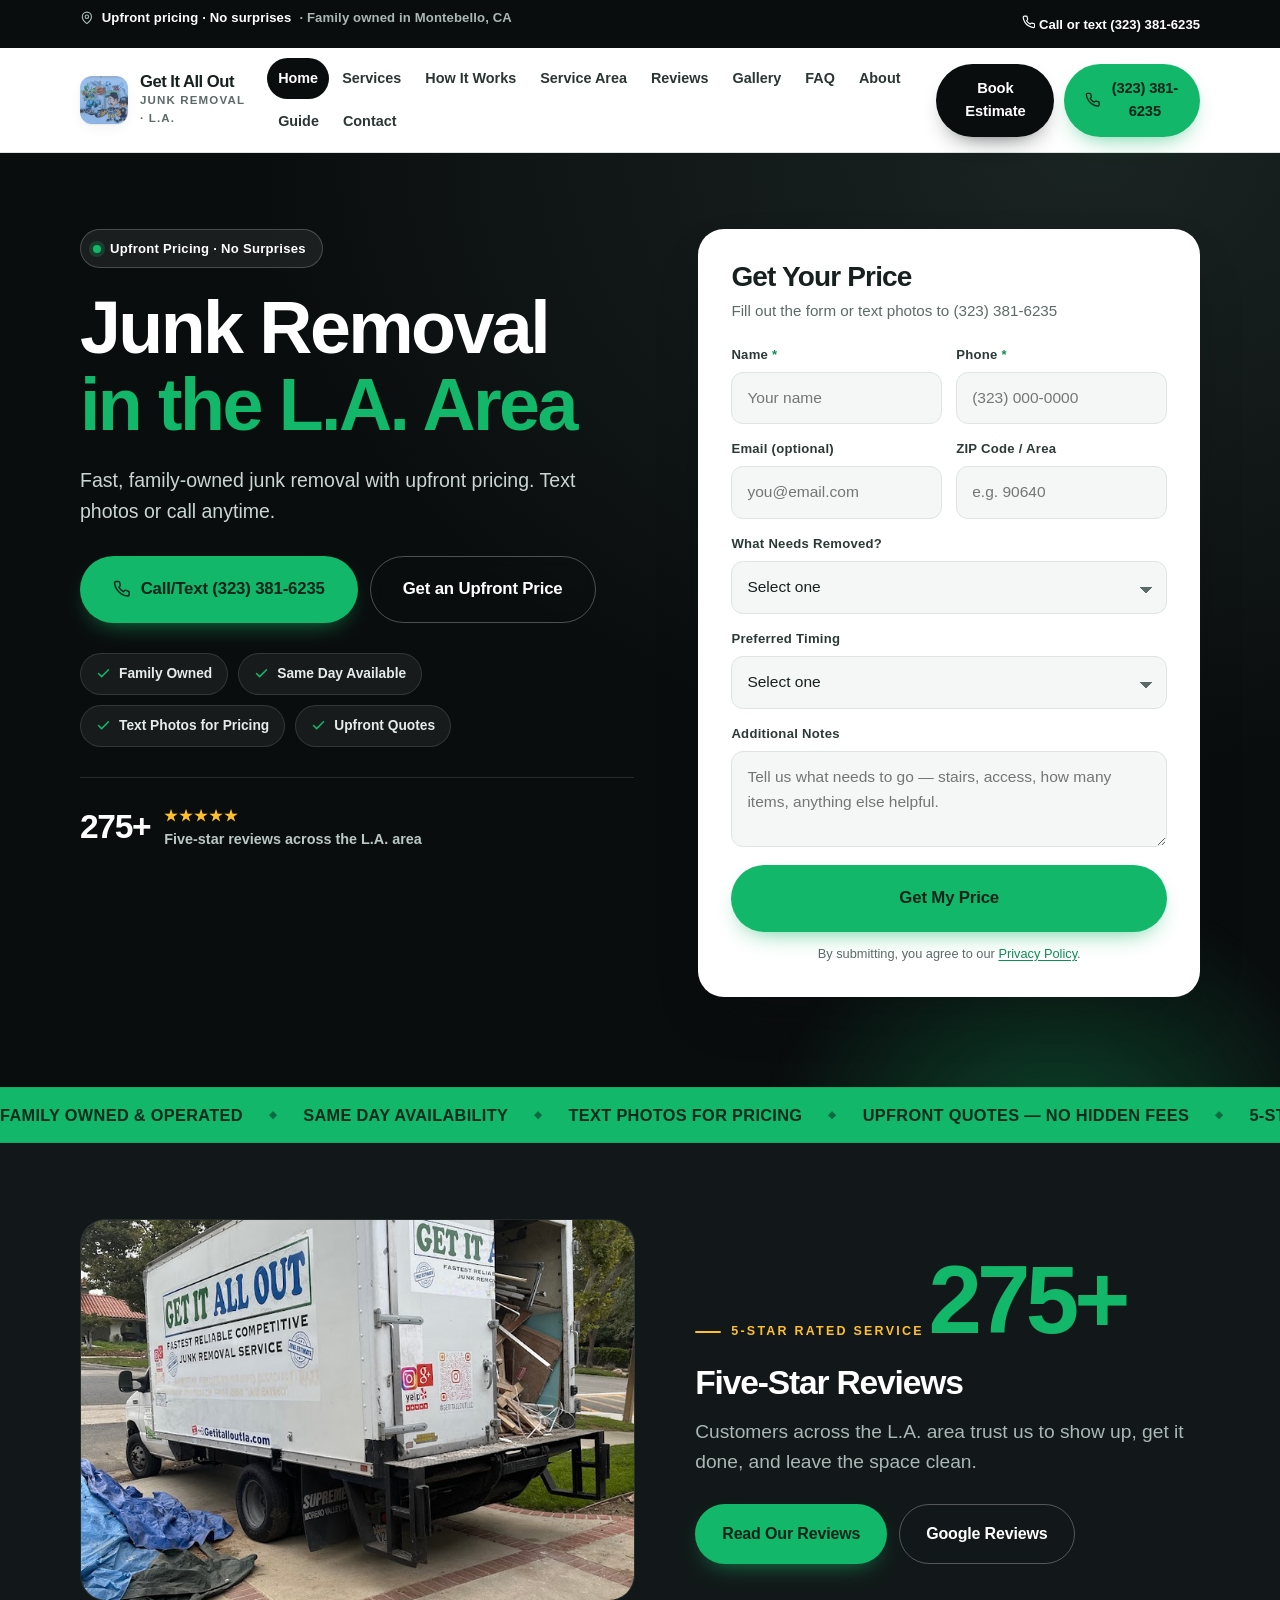
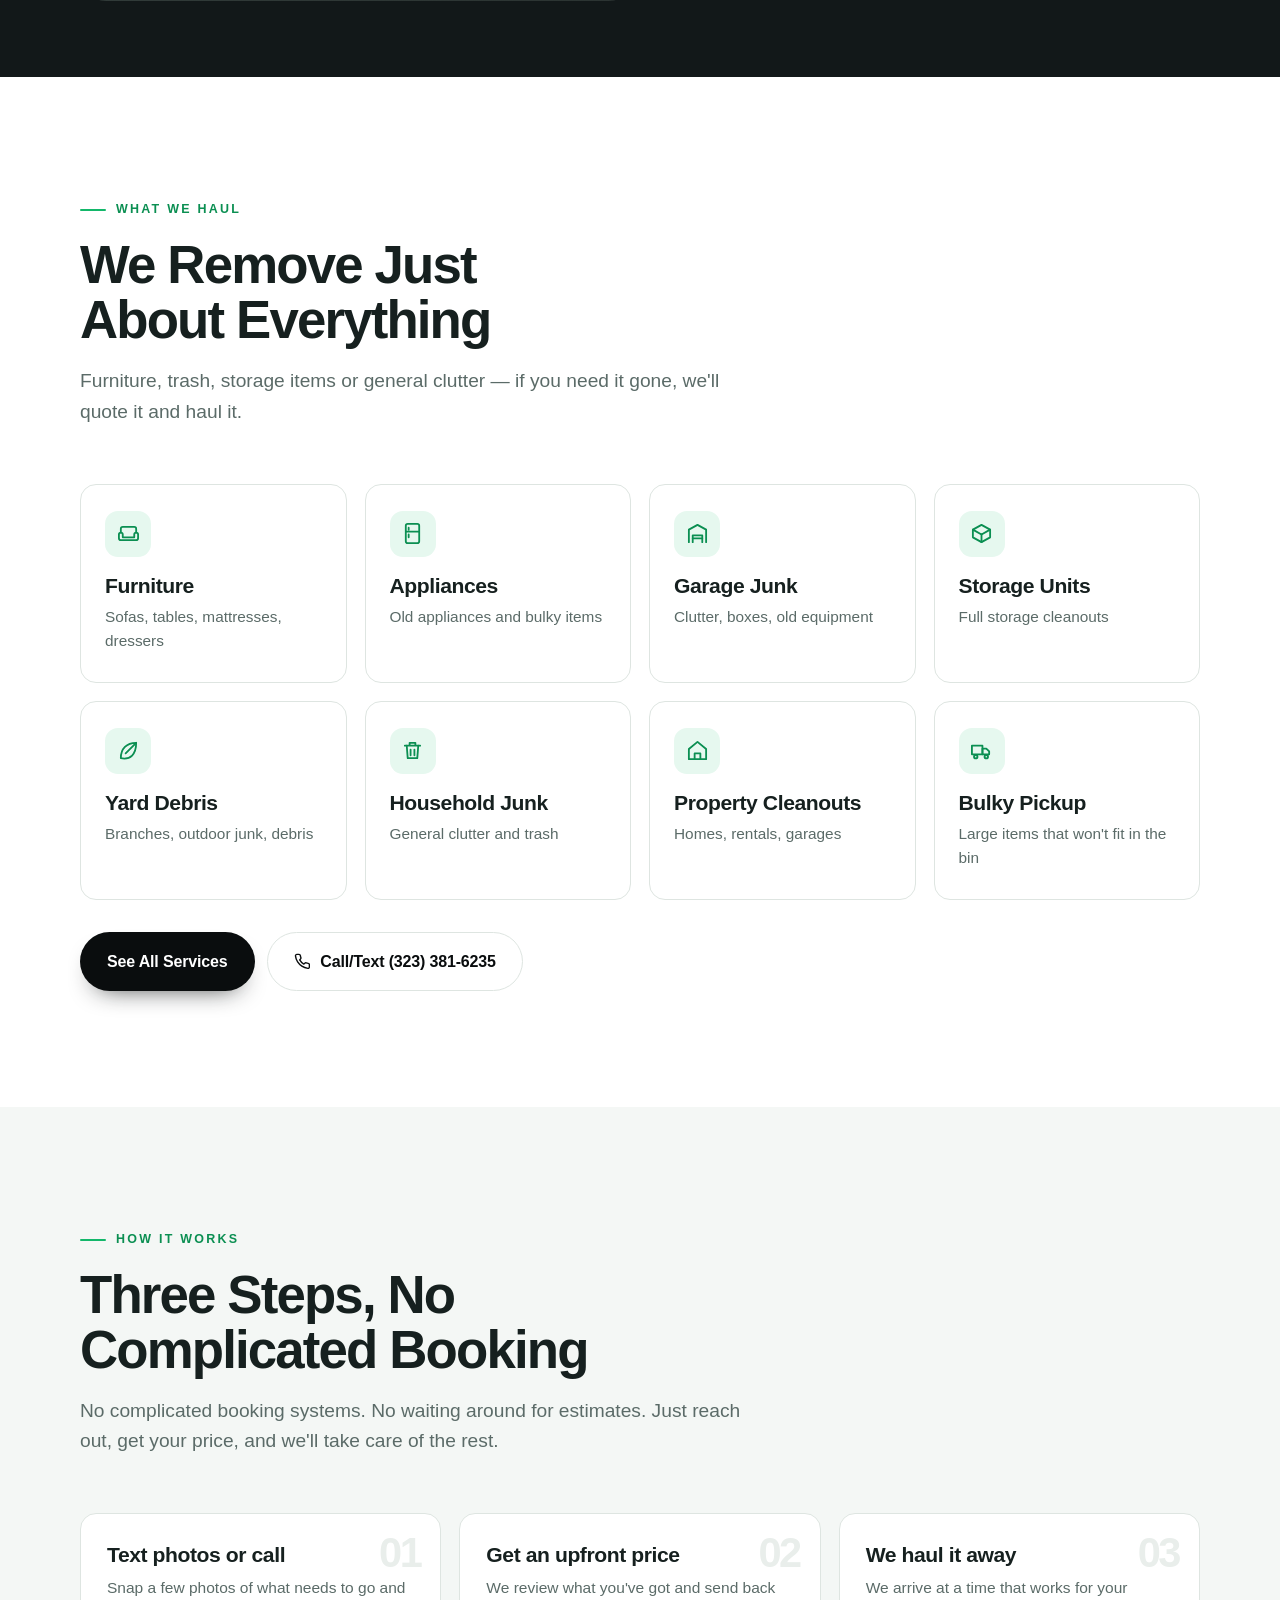
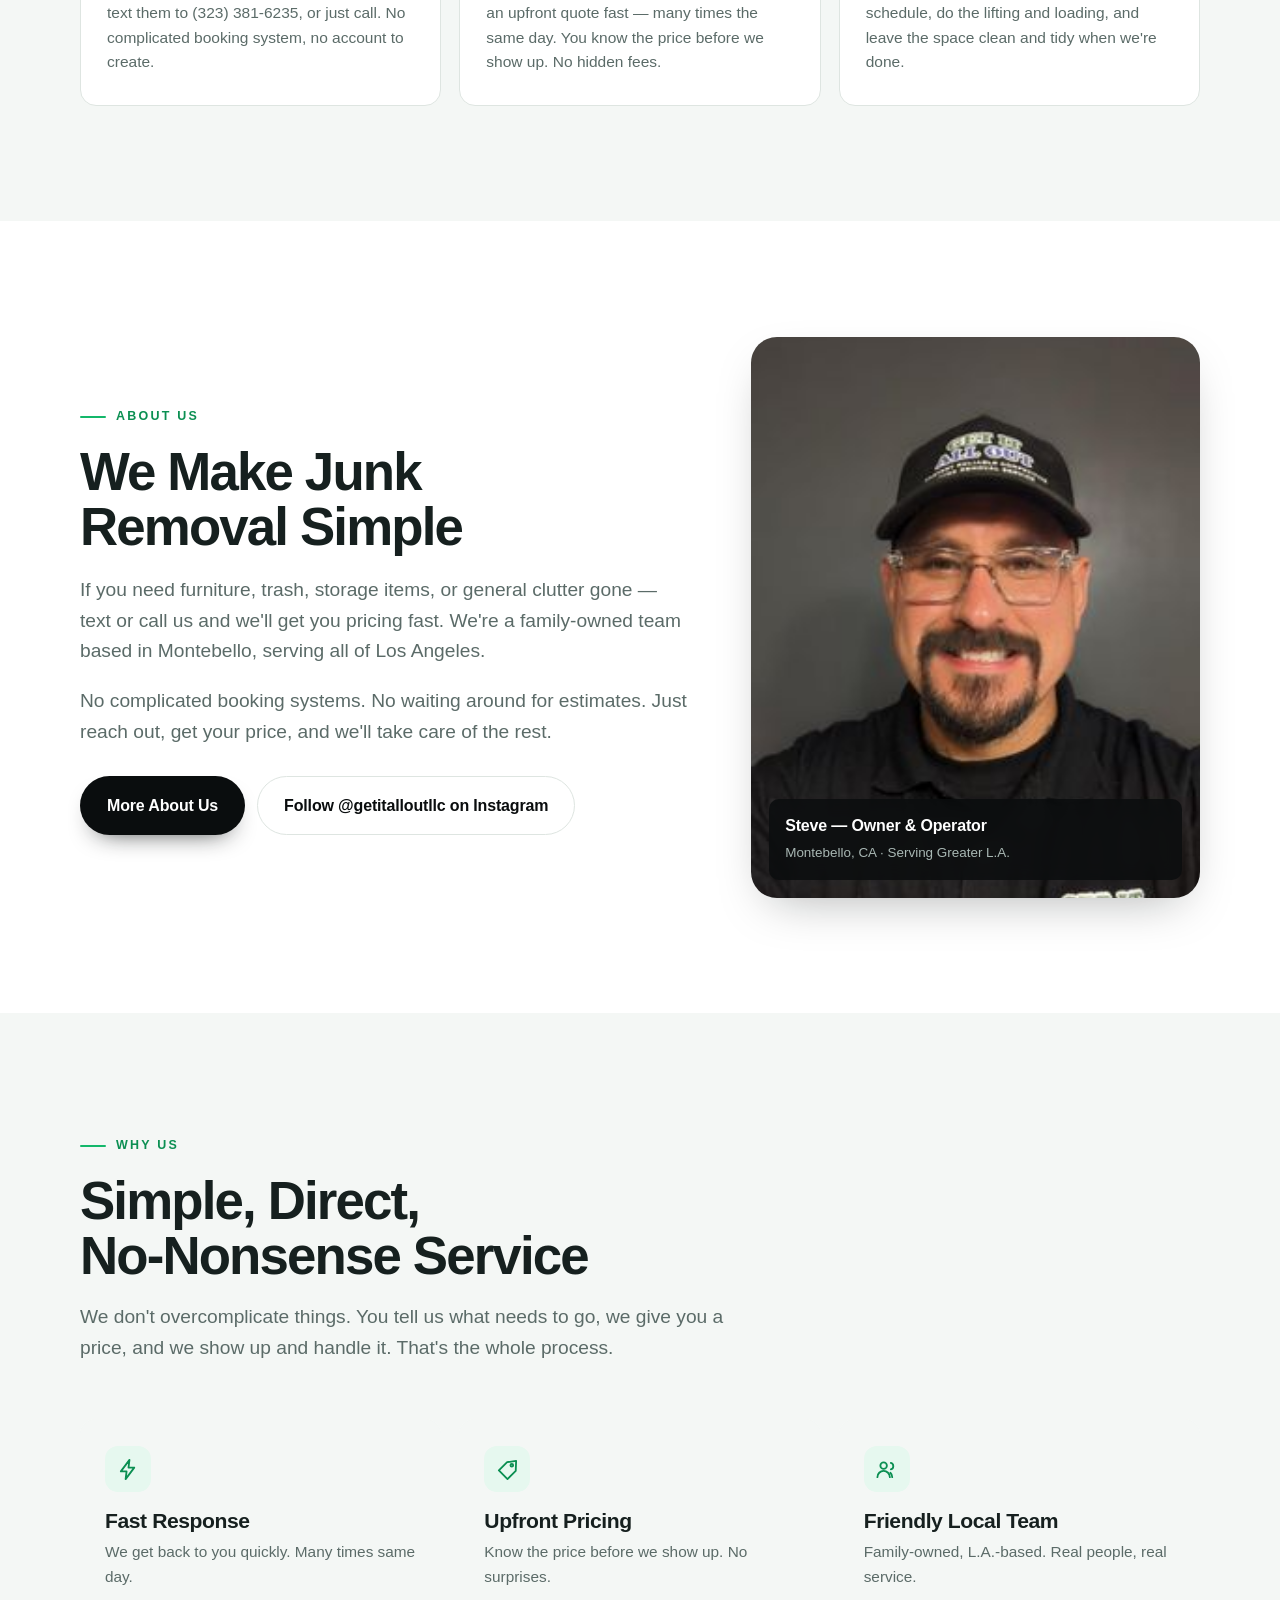
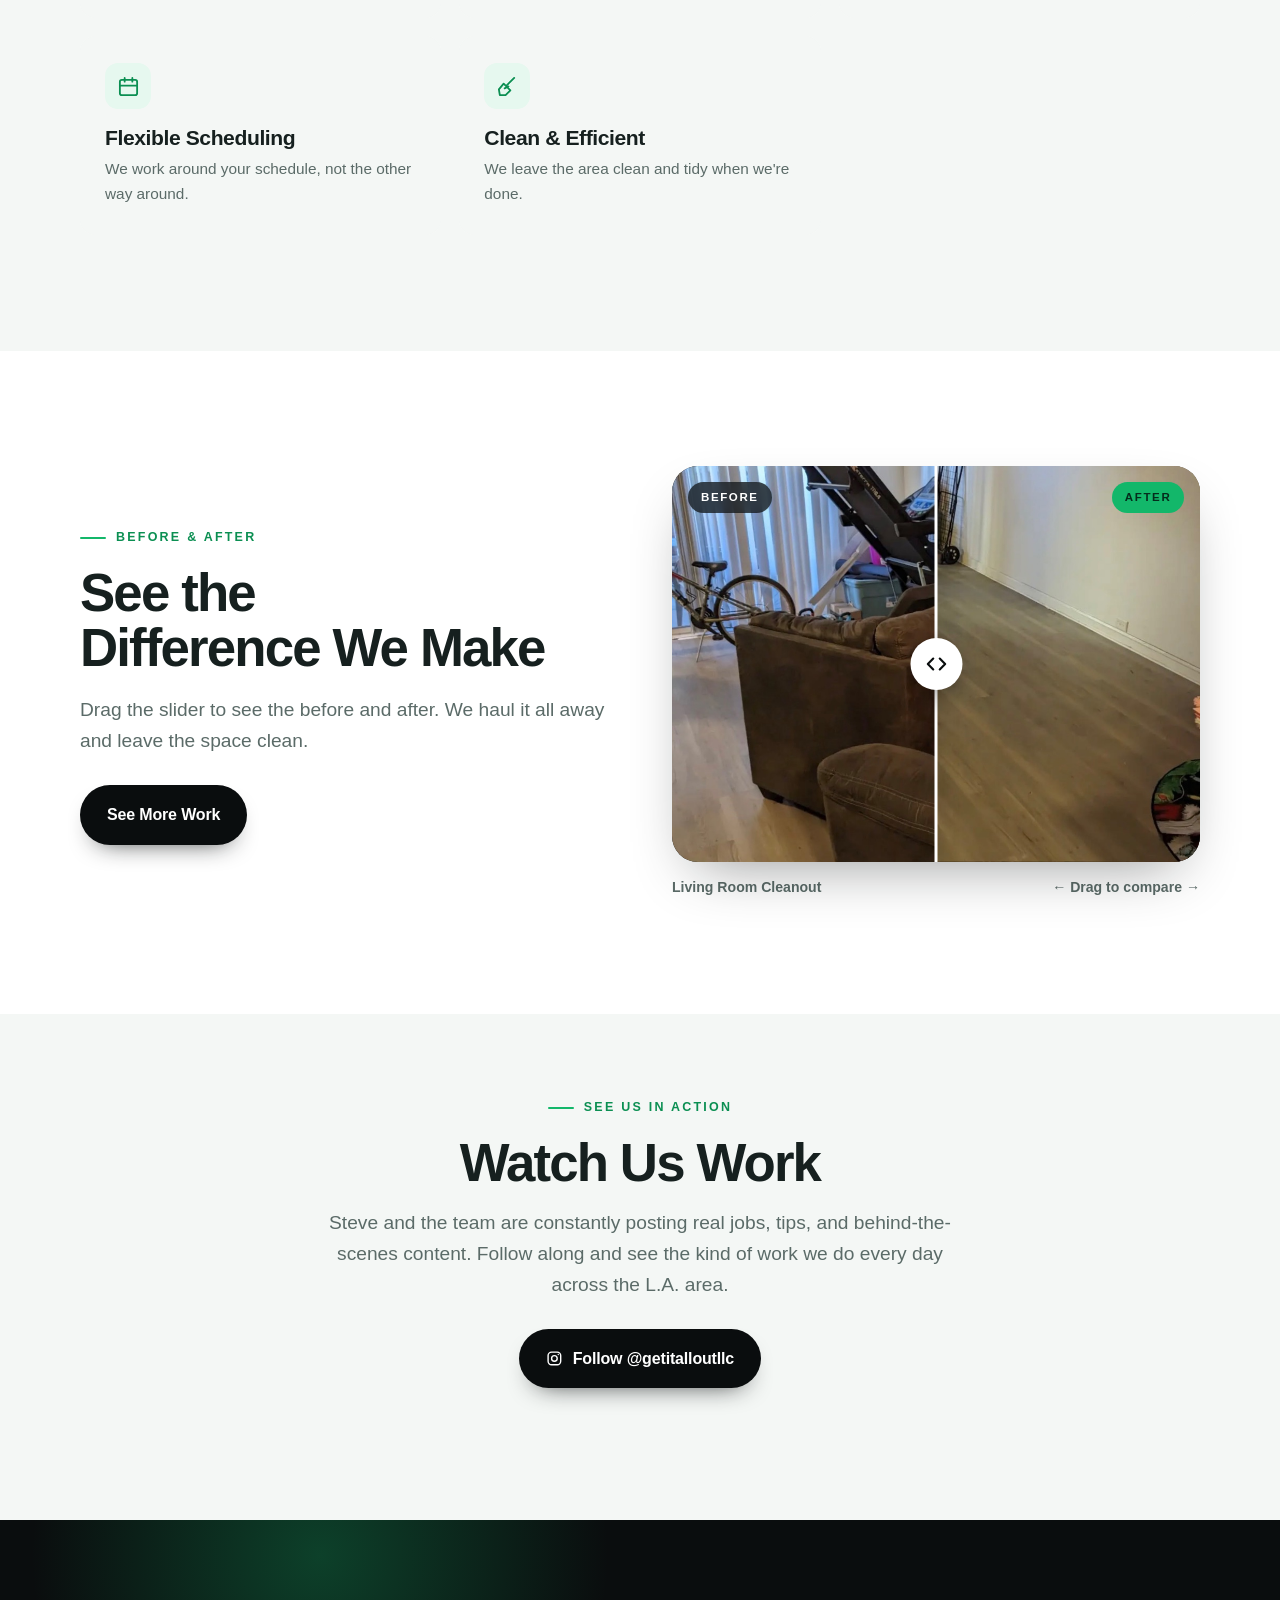
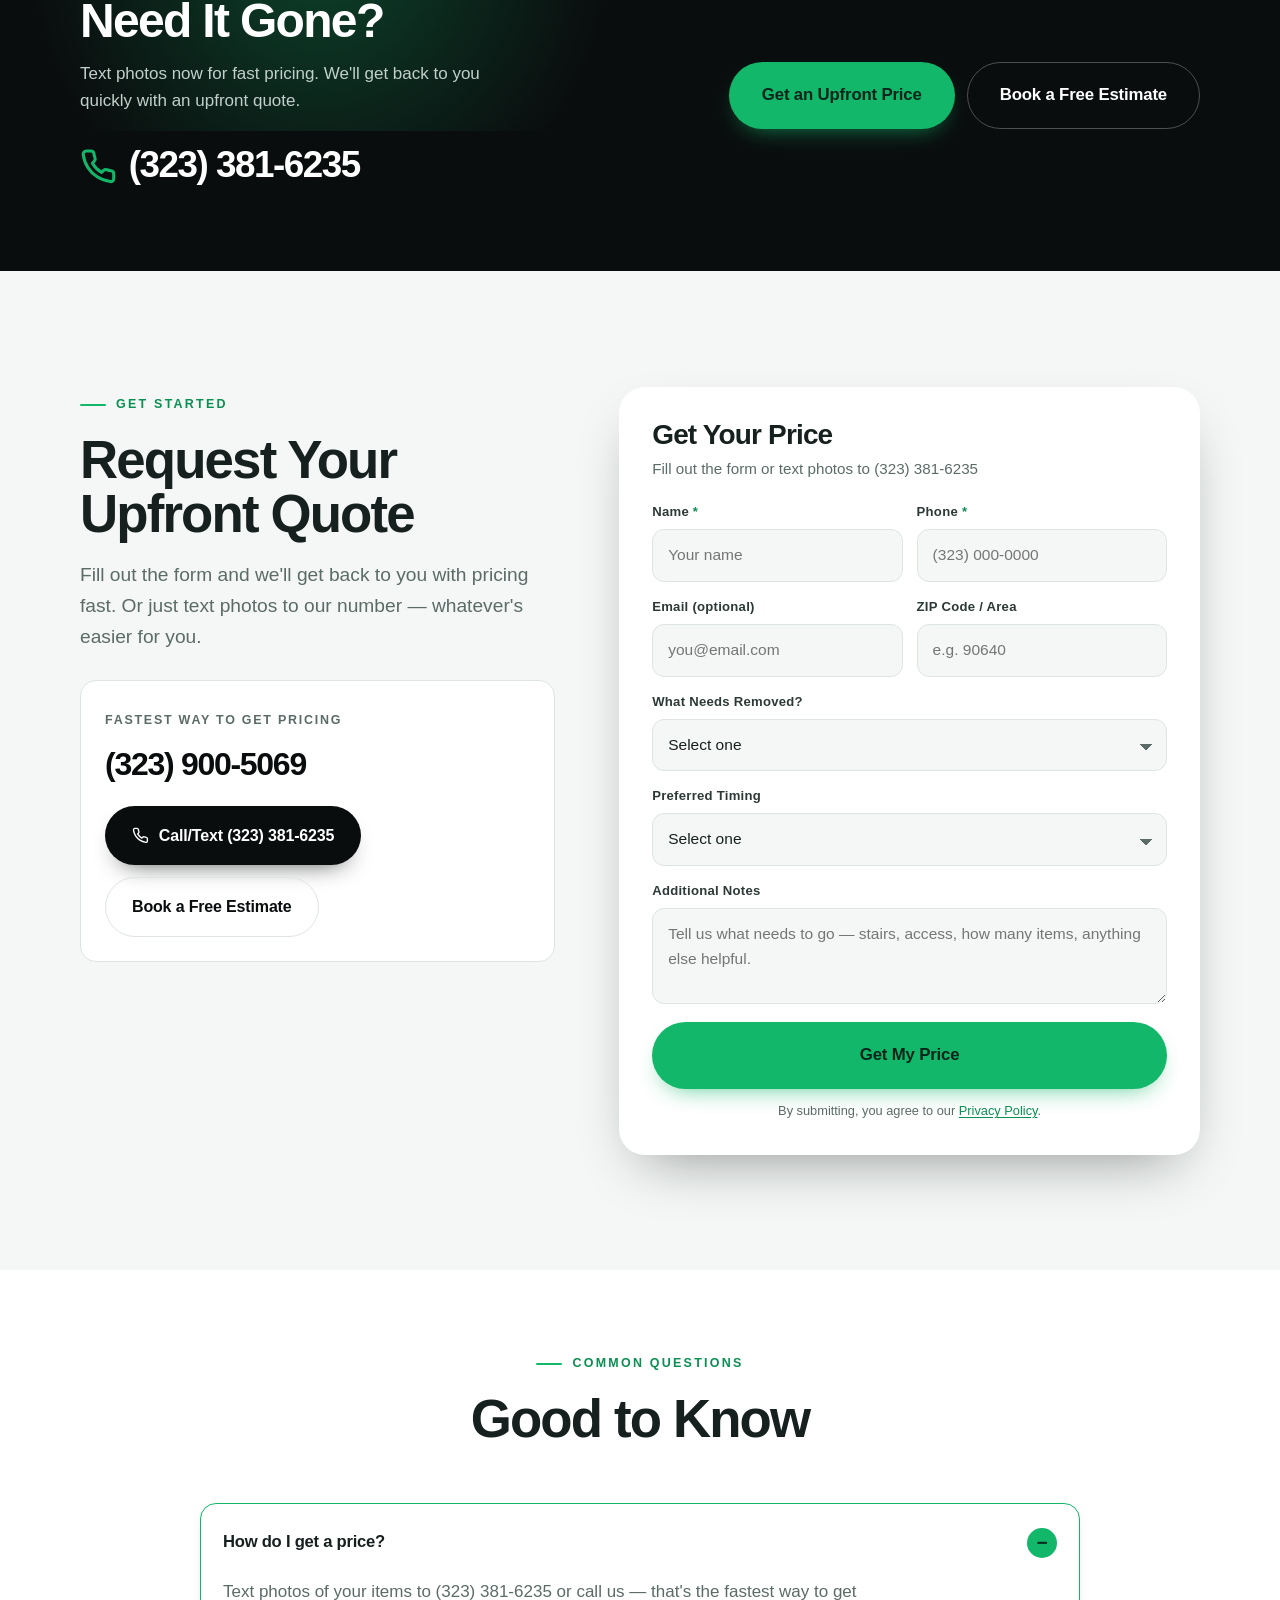
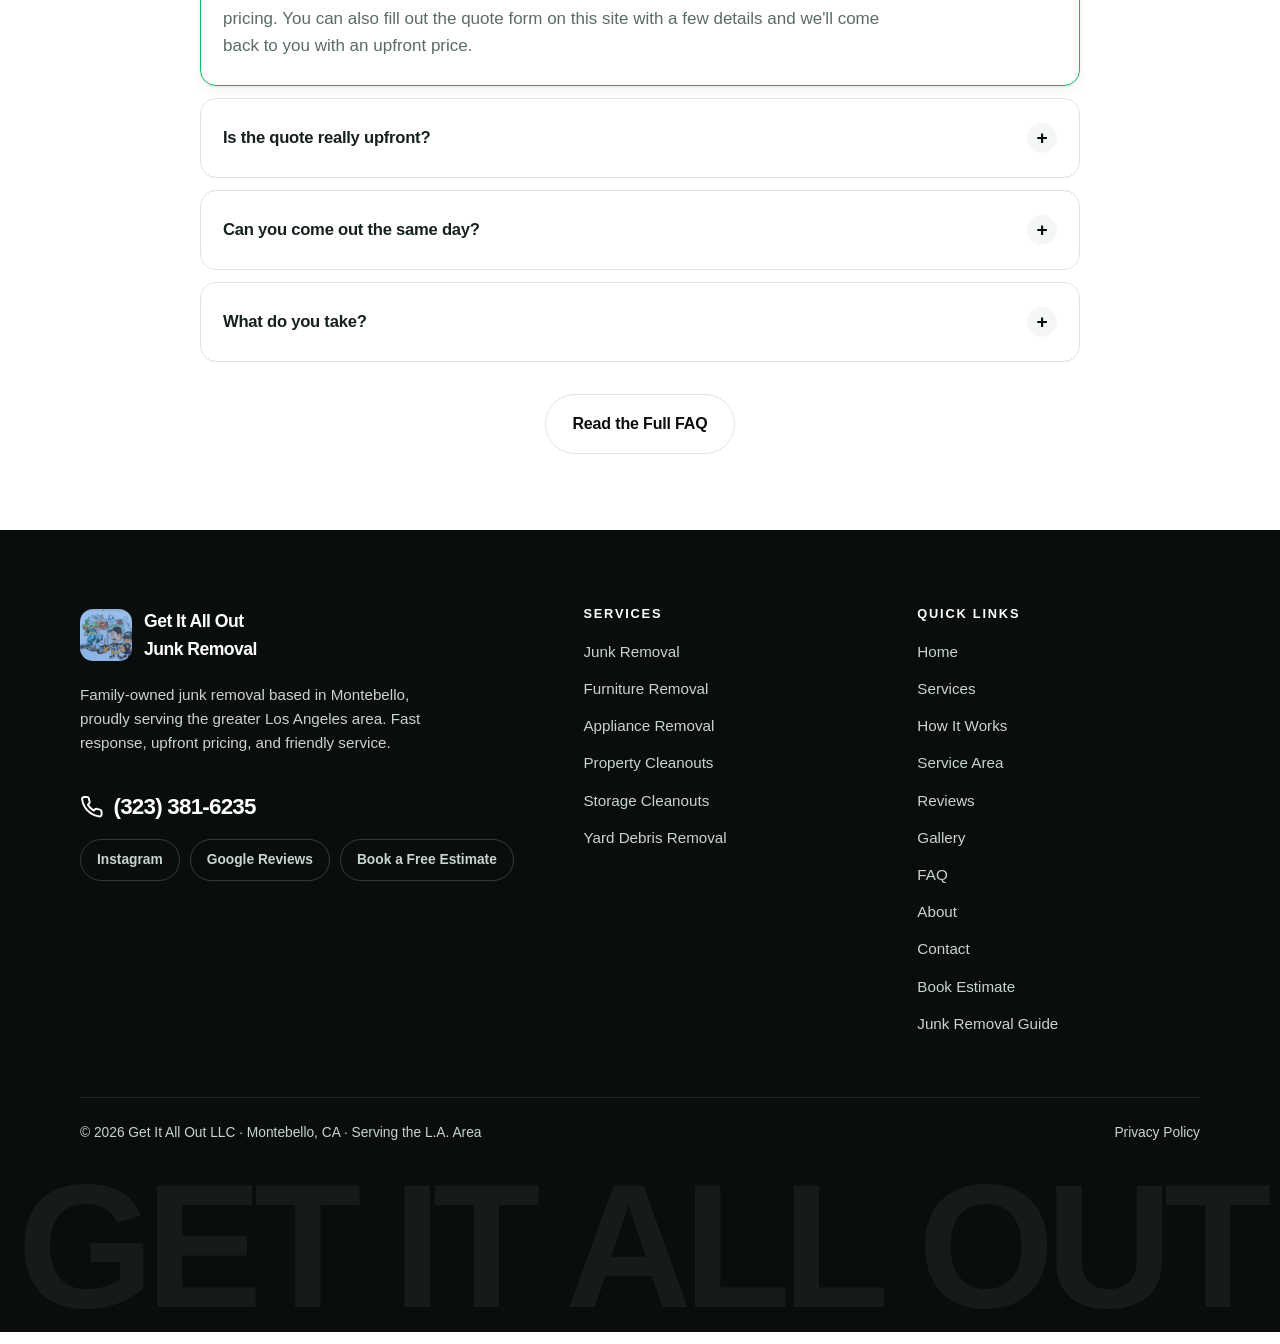
==== index.html @ 861f8043 "feat: website redesign" ====
<!DOCTYPE html>
<html lang="en">
<head>
  <meta charset="utf-8">
  <meta name="viewport" content="width=device-width, initial-scale=1">
  <title>Get It All Out Junk Removal | Junk Removal in the L.A. Area</title>
  <meta name="description" content="Fast, family-owned junk removal in the Los Angeles area with upfront pricing. Text photos or call (323) 381-6235 for a free, upfront quote. Same day availability. Based in Montebello, CA.">
  <meta name="theme-color" content="#0A0D0E">
  <meta name="author" content="Get It All Out LLC">
  <meta property="og:type" content="website">
  <meta property="og:site_name" content="Get It All Out Junk Removal">
  <meta property="og:title" content="Get It All Out Junk Removal | Junk Removal in the L.A. Area">
  <meta property="og:description" content="Fast, family-owned junk removal in the Los Angeles area with upfront pricing. Text photos or call (323) 381-6235 for a free, upfront quote. Same day availability. Based in Montebello, CA.">
  <meta property="og:image" content="/images/source/01-342e89443-fd9b103b1e5926c5d23c7da8d892de163de7a77faee67c82ac.png">
  <meta name="twitter:card" content="summary_large_image">
  <link rel="icon" href="/favicon.svg" type="image/svg+xml">
  <link rel="apple-touch-icon" href="/images/source/00-4235836e4-3867491998459488829.jpg">
  <link rel="stylesheet" href="/assets/css/styles.css">
  <script type="application/ld+json">
  {
    "@context": "https://schema.org",
    "@type": "LocalBusiness",
    "name": "Get It All Out Junk Removal",
    "description": "Fast, family-owned junk removal and property cleanout services for the greater Los Angeles area, offering upfront pricing and simple, direct booking.",
    "telephone": "+1-323-381-6235",
    "image": "/images/source/01-342e89443-fd9b103b1e5926c5d23c7da8d892de163de7a77faee67c82ac.png",
    "logo": "/images/source/00-4235836e4-3867491998459488829.jpg",
    "address": { "@type": "PostalAddress", "addressLocality": "Montebello", "addressRegion": "CA", "addressCountry": "US" },
    "areaServed": "Greater Los Angeles, CA",
    "sameAs": ["https://www.instagram.com/getitalloutllc", "https://share.google/wnN1zUw3tu8OWKQQQ"],
    "aggregateRating": { "@type": "AggregateRating", "ratingValue": "5", "reviewCount": "275" }
  }
  </script>
</head>
<body>
  <a class="sr-only" href="#main">Skip to main content</a>
  <header class="site-header">
    <div class="header-top">
      <div class="container">
        <p class="header-top__pitch"><svg class="ico" viewBox="0 0 24 24" fill="none" stroke="currentColor" stroke-width="2" stroke-linecap="round" stroke-linejoin="round" aria-hidden="true"><path d="M20 10c0 6-8 12-8 12s-8-6-8-12a8 8 0 0 1 16 0Z"/><circle cx="12" cy="10" r="3"/></svg> <strong>Upfront pricing · No surprises</strong> · Family owned in Montebello, CA</p>
        <div class="header-top__links">
          <a href="tel:3233816235"><svg class="ico" viewBox="0 0 24 24" fill="none" stroke="currentColor" stroke-width="2" stroke-linecap="round" stroke-linejoin="round" aria-hidden="true"><path d="M22 16.9v3a2 2 0 0 1-2.2 2 19.8 19.8 0 0 1-8.6-3.1 19.5 19.5 0 0 1-6-6A19.8 19.8 0 0 1 2.1 4.2A2 2 0 0 1 4.1 2h3a2 2 0 0 1 2 1.7 12.8 12.8 0 0 0 .7 2.8 2 2 0 0 1-.5 2.1L8.1 9.9a16 16 0 0 0 6 6l1.3-1.3a2 2 0 0 1 2.1-.4 12.8 12.8 0 0 0 2.8.7 2 2 0 0 1 1.7 2Z"/></svg> Call or text (323) 381-6235</a>
        </div>
      </div>
    </div>
    <div class="container header-bar">
      <a class="brand" href="/">
        <img src="/images/source/00-4235836e4-3867491998459488829.jpg" alt="Get It All Out Junk Removal logo" width="48" height="48">
        <span>
          <span class="brand__name">Get It All Out</span>
          <span class="brand__sub">Junk Removal · L.A.</span>
        </span>
      </a>
      <nav class="nav" id="site-nav" aria-label="Main navigation">
        <button class="nav-close" type="button" aria-label="Close navigation">&times;</button>
          <a href="/" aria-current="page">Home</a>
          <a href="/Services/">Services</a>
          <a href="/HowItWorks/">How It Works</a>
          <a href="/ServiceArea/">Service Area</a>
          <a href="/Reviews/">Reviews</a>
          <a href="/Gallery/">Gallery</a>
          <a href="/FAQ/">FAQ</a>
          <a href="/About/">About</a>
          <a href="/JunkRemovalGuide/">Guide</a>
          <a href="/Contact/">Contact</a>
        <div class="nav__cta">
          <a class="btn btn--dark" href="/Booking/">Book a Free Estimate</a>
          <a class="btn" href="tel:3233816235"><svg class="ico" viewBox="0 0 24 24" fill="none" stroke="currentColor" stroke-width="2" stroke-linecap="round" stroke-linejoin="round" aria-hidden="true"><path d="M22 16.9v3a2 2 0 0 1-2.2 2 19.8 19.8 0 0 1-8.6-3.1 19.5 19.5 0 0 1-6-6A19.8 19.8 0 0 1 2.1 4.2A2 2 0 0 1 4.1 2h3a2 2 0 0 1 2 1.7 12.8 12.8 0 0 0 .7 2.8 2 2 0 0 1-.5 2.1L8.1 9.9a16 16 0 0 0 6 6l1.3-1.3a2 2 0 0 1 2.1-.4 12.8 12.8 0 0 0 2.8.7 2 2 0 0 1 1.7 2Z"/></svg> Call/Text (323) 381-6235</a>
        </div>
      </nav>
      <div class="nav-backdrop"></div>
      <div class="header-cta">
        <a class="btn btn--dark" href="/Booking/">Book Estimate</a>
        <a class="btn" href="tel:3233816235"><svg class="ico" viewBox="0 0 24 24" fill="none" stroke="currentColor" stroke-width="2" stroke-linecap="round" stroke-linejoin="round" aria-hidden="true"><path d="M22 16.9v3a2 2 0 0 1-2.2 2 19.8 19.8 0 0 1-8.6-3.1 19.5 19.5 0 0 1-6-6A19.8 19.8 0 0 1 2.1 4.2A2 2 0 0 1 4.1 2h3a2 2 0 0 1 2 1.7 12.8 12.8 0 0 0 .7 2.8 2 2 0 0 1-.5 2.1L8.1 9.9a16 16 0 0 0 6 6l1.3-1.3a2 2 0 0 1 2.1-.4 12.8 12.8 0 0 0 2.8.7 2 2 0 0 1 1.7 2Z"/></svg> (323) 381-6235</a>
        <button class="nav-toggle" type="button" aria-expanded="false" aria-controls="site-nav">
          <span></span> Menu
        </button>
      </div>
    </div>
  </header>

  <main id="main">
    <section class="hero">
      <div class="container hero__grid">
        <div>
          <span class="pill"><span class="pill__dot"></span> Upfront Pricing · No Surprises</span>
          <h1>Junk Removal<br><span class="line-2">in the L.A. Area</span></h1>
          <p class="hero__sub">Fast, family-owned junk removal with upfront pricing. Text photos or call anytime.</p>
          <div class="btn-row">
            <a class="btn btn--lg" href="tel:3233816235"><svg class="ico" viewBox="0 0 24 24" fill="none" stroke="currentColor" stroke-width="2" stroke-linecap="round" stroke-linejoin="round" aria-hidden="true"><path d="M22 16.9v3a2 2 0 0 1-2.2 2 19.8 19.8 0 0 1-8.6-3.1 19.5 19.5 0 0 1-6-6A19.8 19.8 0 0 1 2.1 4.2A2 2 0 0 1 4.1 2h3a2 2 0 0 1 2 1.7 12.8 12.8 0 0 0 .7 2.8 2 2 0 0 1-.5 2.1L8.1 9.9a16 16 0 0 0 6 6l1.3-1.3a2 2 0 0 1 2.1-.4 12.8 12.8 0 0 0 2.8.7 2 2 0 0 1 1.7 2Z"/></svg> Call/Text (323) 381-6235</a>
            <a class="btn btn--ghost btn--lg" href="#quote">Get an Upfront Price</a>
          </div>
          <ul class="hero__chips">
            <li><svg width="15" height="15" viewBox="0 0 24 24" fill="none" stroke="currentColor" stroke-width="2.4" stroke-linecap="round" stroke-linejoin="round" aria-hidden="true"><path d="M20 6 9 17l-5-5"/></svg> Family Owned</li>
            <li><svg width="15" height="15" viewBox="0 0 24 24" fill="none" stroke="currentColor" stroke-width="2.4" stroke-linecap="round" stroke-linejoin="round" aria-hidden="true"><path d="M20 6 9 17l-5-5"/></svg> Same Day Available</li>
            <li><svg width="15" height="15" viewBox="0 0 24 24" fill="none" stroke="currentColor" stroke-width="2.4" stroke-linecap="round" stroke-linejoin="round" aria-hidden="true"><path d="M20 6 9 17l-5-5"/></svg> Text Photos for Pricing</li>
            <li><svg width="15" height="15" viewBox="0 0 24 24" fill="none" stroke="currentColor" stroke-width="2.4" stroke-linecap="round" stroke-linejoin="round" aria-hidden="true"><path d="M20 6 9 17l-5-5"/></svg> Upfront Quotes</li>
          </ul>
          <div class="hero__trust">
            <span class="hero__trust-num">275+</span>
            <span class="hero__trust-txt"><span class="stars">&#9733;&#9733;&#9733;&#9733;&#9733;</span><br>Five-star reviews across the L.A. area</span>
          </div>
        </div>
        <div class="hero__form-wrap">
          <div class="form-card">
        <div class="form-card__head">
          <h2>Get Your Price</h2>
          <p>Fill out the form or text photos to (323) 381-6235</p>
        </div>
        <div class="form-body">
          <form method="POST" action="https://vision.leadrai.com/api/forms/5715522718ffaf05262fbb32a637762d" data-leadr>
            <input type="hidden" name="_form" value="Quote request">
            <input type="hidden" name="_page" value="">
            <input type="text" name="_gotcha" tabindex="-1" autocomplete="off" style="display:none">
            <div class="form-grid">
            <div class="field">
              <label for="f-hero-name">Name <span class="req">*</span></label>
              <input type="text" id="f-hero-name" name="name" required autocomplete="name" placeholder="Your name">
            </div>
            <div class="field">
              <label for="f-hero-phone">Phone <span class="req">*</span></label>
              <input type="tel" id="f-hero-phone" name="phone" required autocomplete="tel" placeholder="(323) 000-0000">
            </div>
            <div class="field">
              <label for="f-hero-email">Email (optional)</label>
              <input type="email" id="f-hero-email" name="email" autocomplete="email" placeholder="you@email.com">
            </div>
            <div class="field">
              <label for="f-hero-zip-code-or-area">ZIP Code / Area</label>
              <input type="text" id="f-hero-zip-code-or-area" name="ZIP code or area" placeholder="e.g. 90640">
            </div>
            <div class="field field--full">
              <label for="f-hero-what-needs-removed">What Needs Removed?</label>
              <select id="f-hero-what-needs-removed" name="What needs removed">
                <option value="">Select one</option>
                <option value="Furniture removal">Furniture removal</option>
                <option value="Appliance removal">Appliance removal</option>
                <option value="Garage junk">Garage junk</option>
                <option value="Storage unit cleanout">Storage unit cleanout</option>
                <option value="Yard debris">Yard debris</option>
                <option value="Household junk">Household junk</option>
                <option value="Property cleanout">Property cleanout</option>
                <option value="Bulky item pickup">Bulky item pickup</option>
                <option value="Something else / not sure">Something else / not sure</option>
              </select>
            </div>
            <div class="field field--full">
              <label for="f-hero-preferred-timing">Preferred Timing</label>
              <select id="f-hero-preferred-timing" name="Preferred timing">
                <option value="">Select one</option>
                <option value="As soon as possible">As soon as possible</option>
                <option value="Same day if available">Same day if available</option>
                <option value="Within a few days">Within a few days</option>
                <option value="This weekend">This weekend</option>
                <option value="Next week">Next week</option>
                <option value="Just getting pricing for now">Just getting pricing for now</option>
              </select>
            </div>
            <div class="field field--full">
              <label for="f-hero-additional-notes">Additional Notes</label>
              <textarea id="f-hero-additional-notes" name="Additional notes" placeholder="Tell us what needs to go — stairs, access, how many items, anything else helpful."></textarea>
            </div>
            </div>
            <div class="form-actions">
              <button class="btn btn--lg btn--block" type="submit">Get My Price</button>
              <p class="form-note">By submitting, you agree to our <a href="/Privacy/">Privacy Policy</a>.</p>
            </div>
          </form>
        </div>
        <div class="form-status" role="status" aria-live="polite"></div>
      </div>
        </div>
      </div>
    </section>

    <div class="marquee" aria-hidden="true">
      <div class="marquee__track"><div class="marquee__group" style="display:inline-flex"><span>Family Owned &amp; Operated</span><span>Same Day Availability</span><span>Text Photos for Pricing</span><span>Upfront Quotes — No Hidden Fees</span><span>5-Star Rated Service</span></div></div>
    </div>

    <section class="section section--tight statband">
      <div class="container statband__grid">
        <div class="statband__media reveal">
          <img src="/images/source/01-342e89443-fd9b103b1e5926c5d23c7da8d892de163de7a77faee67c82ac.png" alt="Get It All Out Junk branded truck loaded with items for removal in Los Angeles" loading="lazy">
        </div>
        <div class="reveal">
          <p class="eyebrow eyebrow--light">5-Star Rated Service</p>
          <span class="statband__num">275+</span>
          <h2>Five-Star Reviews</h2>
          <p class="lede lede--light">Customers across the L.A. area trust us to show up, get it done, and leave the space clean.</p>
          <div class="btn-row" style="margin-top:26px">
            <a class="btn" href="/Reviews/">Read Our Reviews</a>
            <a class="btn btn--ghost" href="https://share.google/wnN1zUw3tu8OWKQQQ" target="_blank" rel="noopener">Google Reviews</a>
          </div>
        </div>
      </div>
    </section>

    <section class="section" id="services">
      <div class="container">
        <div class="section-head">
          <p class="eyebrow">What We Haul</p>
          <h2>We Remove Just<br>About Everything</h2>
          <p class="lede" style="margin-top:18px">Furniture, trash, storage items or general clutter — if you need it gone, we'll quote it and haul it.</p>
        </div>
        <div class="grid grid--4">
          <article class="card reveal" id="furniture">
            <div class="card__icon"><svg viewBox="0 0 24 24" fill="none" stroke="currentColor" stroke-width="1.9" stroke-linecap="round" stroke-linejoin="round" aria-hidden="true"><path d="M4 11V7a2 2 0 0 1 2-2h12a2 2 0 0 1 2 2v4"/><path d="M2 13a2 2 0 0 1 4 0v3h12v-3a2 2 0 0 1 4 0v4a2 2 0 0 1-2 2H4a2 2 0 0 1-2-2Z"/></svg></div>
            <h3>Furniture</h3>
            <p>Sofas, tables, mattresses, dressers</p>
          </article>
          <article class="card reveal" id="appliances">
            <div class="card__icon"><svg viewBox="0 0 24 24" fill="none" stroke="currentColor" stroke-width="1.9" stroke-linecap="round" stroke-linejoin="round" aria-hidden="true"><rect x="5" y="2" width="14" height="20" rx="2"/><path d="M5 10h14M8 6v2M8 13v3"/></svg></div>
            <h3>Appliances</h3>
            <p>Old appliances and bulky items</p>
          </article>
          <article class="card reveal" id="garage">
            <div class="card__icon"><svg viewBox="0 0 24 24" fill="none" stroke="currentColor" stroke-width="1.9" stroke-linecap="round" stroke-linejoin="round" aria-hidden="true"><path d="M3 21V8l9-5 9 5v13"/><path d="M7 21v-7h10v7"/><path d="M7 17h10"/></svg></div>
            <h3>Garage Junk</h3>
            <p>Clutter, boxes, old equipment</p>
          </article>
          <article class="card reveal" id="storage">
            <div class="card__icon"><svg viewBox="0 0 24 24" fill="none" stroke="currentColor" stroke-width="1.9" stroke-linecap="round" stroke-linejoin="round" aria-hidden="true"><path d="M3 8 12 3l9 5v8l-9 5-9-5Z"/><path d="M3 8l9 5 9-5"/><path d="M12 13v8"/></svg></div>
            <h3>Storage Units</h3>
            <p>Full storage cleanouts</p>
          </article>
          <article class="card reveal" id="yard">
            <div class="card__icon"><svg viewBox="0 0 24 24" fill="none" stroke="currentColor" stroke-width="1.9" stroke-linecap="round" stroke-linejoin="round" aria-hidden="true"><path d="M4 20c10 2 16-4 16-16C10 4 4 10 4 20Z"/><path d="M9 15 20 4"/></svg></div>
            <h3>Yard Debris</h3>
            <p>Branches, outdoor junk, debris</p>
          </article>
          <article class="card reveal" id="household">
            <div class="card__icon"><svg viewBox="0 0 24 24" fill="none" stroke="currentColor" stroke-width="1.9" stroke-linecap="round" stroke-linejoin="round" aria-hidden="true"><path d="M4 7h16M9 7V4h6v3"/><path d="M6 7l1 13h10l1-13"/><path d="M10 11v6M14 11v6"/></svg></div>
            <h3>Household Junk</h3>
            <p>General clutter and trash</p>
          </article>
          <article class="card reveal" id="cleanouts">
            <div class="card__icon"><svg viewBox="0 0 24 24" fill="none" stroke="currentColor" stroke-width="1.9" stroke-linecap="round" stroke-linejoin="round" aria-hidden="true"><path d="M3 10.5 12 3l9 7.5V21H3Z"/><path d="M9 21v-6h6v6"/></svg></div>
            <h3>Property Cleanouts</h3>
            <p>Homes, rentals, garages</p>
          </article>
          <article class="card reveal" id="bulky">
            <div class="card__icon"><svg viewBox="0 0 24 24" fill="none" stroke="currentColor" stroke-width="1.9" stroke-linecap="round" stroke-linejoin="round" aria-hidden="true"><path d="M2 7h11v9H2Z"/><path d="M13 10h4l3 3v3h-7Z"/><circle cx="6" cy="18.5" r="1.8"/><circle cx="17" cy="18.5" r="1.8"/></svg></div>
            <h3>Bulky Pickup</h3>
            <p>Large items that won't fit in the bin</p>
          </article>
        </div>
        <div class="btn-row" style="margin-top:32px">
          <a class="btn btn--dark" href="/Services/">See All Services</a>
          <a class="btn btn--outline" href="tel:3233816235"><svg class="ico" viewBox="0 0 24 24" fill="none" stroke="currentColor" stroke-width="2" stroke-linecap="round" stroke-linejoin="round" aria-hidden="true"><path d="M22 16.9v3a2 2 0 0 1-2.2 2 19.8 19.8 0 0 1-8.6-3.1 19.5 19.5 0 0 1-6-6A19.8 19.8 0 0 1 2.1 4.2A2 2 0 0 1 4.1 2h3a2 2 0 0 1 2 1.7 12.8 12.8 0 0 0 .7 2.8 2 2 0 0 1-.5 2.1L8.1 9.9a16 16 0 0 0 6 6l1.3-1.3a2 2 0 0 1 2.1-.4 12.8 12.8 0 0 0 2.8.7 2 2 0 0 1 1.7 2Z"/></svg> Call/Text (323) 381-6235</a>
        </div>
      </div>
    </section>

    <section class="section section--mist">
      <div class="container">
        <div class="section-head">
          <p class="eyebrow">How It Works</p>
          <h2>Three Steps, No<br>Complicated Booking</h2>
          <p class="lede" style="margin-top:18px">No complicated booking systems. No waiting around for estimates. Just reach out, get your price, and we'll take care of the rest.</p>
        </div>
        <div class="steps">
          <article class="step reveal"><h3>Text photos or call</h3><p>Snap a few photos of what needs to go and text them to (323) 381-6235, or just call. No complicated booking system, no account to create.</p></article>
          <article class="step reveal"><h3>Get an upfront price</h3><p>We review what you've got and send back an upfront quote fast — many times the same day. You know the price before we show up. No hidden fees.</p></article>
          <article class="step reveal"><h3>We haul it away</h3><p>We arrive at a time that works for your schedule, do the lifting and loading, and leave the space clean and tidy when we're done.</p></article>
        </div>
      </div>
    </section>

    <section class="section">
      <div class="container split split--wide-left">
        <div class="reveal">
          <p class="eyebrow">About Us</p>
          <h2>We Make Junk<br>Removal Simple</h2>
          <p class="lede" style="margin-top:20px">If you need furniture, trash, storage items, or general clutter gone — text or call us and we'll get you pricing fast. We're a family-owned team based in Montebello, serving all of Los Angeles.</p>
          <p class="lede" style="margin-top:16px">No complicated booking systems. No waiting around for estimates. Just reach out, get your price, and we'll take care of the rest.</p>
          <div class="btn-row" style="margin-top:28px">
            <a class="btn btn--dark" href="/About/">More About Us</a>
            <a class="btn btn--outline" href="https://www.instagram.com/getitalloutllc" target="_blank" rel="noopener">Follow @getitalloutllc on Instagram</a>
          </div>
        </div>
        <div class="portrait reveal">
          <img src="/images/source/02-b3a10351251fec507ca925e68c69e0afa06f251ff2465fe71ad23e2c6fd7.jpg" alt="Steve, owner of Get It All Out Junk Removal, family-owned business based in Montebello, CA serving the L.A. area" loading="lazy">
          <div class="portrait__tag">
            <strong>Steve — Owner &amp; Operator</strong>
            <span>Montebello, CA · Serving Greater L.A.</span>
          </div>
        </div>
      </div>
    </section>

    <section class="section section--mist">
      <div class="container">
        <div class="section-head">
          <p class="eyebrow">Why Us</p>
          <h2>Simple, Direct,<br>No-Nonsense Service</h2>
          <p class="lede" style="margin-top:18px">We don't overcomplicate things. You tell us what needs to go, we give you a price, and we show up and handle it. That's the whole process.</p>
        </div>
        <div class="grid grid--3">
          <article class="card card--mist reveal"><div class="card__icon"><svg viewBox="0 0 24 24" fill="none" stroke="currentColor" stroke-width="1.9" stroke-linecap="round" stroke-linejoin="round" aria-hidden="true"><path d="M13 2 4 14h6l-1 8 9-12h-6Z"/></svg></div><h3>Fast Response</h3><p>We get back to you quickly. Many times same day.</p></article>
          <article class="card card--mist reveal"><div class="card__icon"><svg viewBox="0 0 24 24" fill="none" stroke="currentColor" stroke-width="1.9" stroke-linecap="round" stroke-linejoin="round" aria-hidden="true"><path d="M20.6 13.4 12 22l-9-9 8.6-8.6L21 3Z"/><circle cx="16.5" cy="7.5" r="1.4"/></svg></div><h3>Upfront Pricing</h3><p>Know the price before we show up. No surprises.</p></article>
          <article class="card card--mist reveal"><div class="card__icon"><svg viewBox="0 0 24 24" fill="none" stroke="currentColor" stroke-width="1.9" stroke-linecap="round" stroke-linejoin="round" aria-hidden="true"><circle cx="9" cy="8" r="3.4"/><path d="M2.5 20a6.5 6.5 0 0 1 13 0"/><path d="M16.5 5.2a3.4 3.4 0 0 1 0 6.6"/><path d="M18 20a6.4 6.4 0 0 0-2-4.6"/></svg></div><h3>Friendly Local Team</h3><p>Family-owned, L.A.-based. Real people, real service.</p></article>
          <article class="card card--mist reveal"><div class="card__icon"><svg viewBox="0 0 24 24" fill="none" stroke="currentColor" stroke-width="1.9" stroke-linecap="round" stroke-linejoin="round" aria-hidden="true"><rect x="3" y="5" width="18" height="16" rx="2"/><path d="M8 3v4M16 3v4M3 11h18"/></svg></div><h3>Flexible Scheduling</h3><p>We work around your schedule, not the other way around.</p></article>
          <article class="card card--mist reveal"><div class="card__icon"><svg viewBox="0 0 24 24" fill="none" stroke="currentColor" stroke-width="1.9" stroke-linecap="round" stroke-linejoin="round" aria-hidden="true"><path d="M19 3 11 11"/><path d="M8 9l7 7-5 5H4l-1-6Z"/><path d="M9 14l4-2"/></svg></div><h3>Clean & Efficient</h3><p>We leave the area clean and tidy when we're done.</p></article>
        </div>
      </div>
    </section>

    <section class="section">
      <div class="container split">
        <div class="reveal">
          <p class="eyebrow">Before &amp; After</p>
          <h2>See the<br>Difference We Make</h2>
          <p class="lede" style="margin-top:20px">Drag the slider to see the before and after. We haul it all away and leave the space clean.</p>
          <div class="btn-row" style="margin-top:28px">
            <a class="btn btn--dark" href="/Gallery/">See More Work</a>
          </div>
        </div>
        <div class="reveal">
          <div class="ba" style="--pos:50%">
            <div class="ba__img"><img src="/images/source/04-8c0961c9e-img-2121.jpg" alt="Living room before a Get It All Out junk removal cleanout — furniture and clutter piled up" loading="lazy"></div>
            <div class="ba__after ba__img"><img src="/images/source/03-f20401c61-img-2122.jpg" alt="Living room after a Get It All Out junk removal cleanout — space emptied and swept clean" loading="lazy"></div>
            <span class="ba__label ba__label--before">Before</span>
            <span class="ba__label ba__label--after">After</span>
            <div class="ba__handle"><svg viewBox="0 0 24 24" fill="none" stroke="currentColor" stroke-width="2" stroke-linecap="round" stroke-linejoin="round" aria-hidden="true"><path d="m9 7-5 5 5 5"/><path d="m15 7 5 5-5 5"/></svg></div>
            <label class="sr-only" for="ba-range">Drag to compare before and after</label>
            <input class="ba__range" id="ba-range" type="range" min="0" max="100" value="50" aria-label="Drag to compare before and after">
          </div>
          <div class="ba__caption"><span>Living Room Cleanout</span><span>&larr; Drag to compare &rarr;</span></div>
        </div>
      </div>
    </section>

    <section class="section section--mist section--tight">
      <div class="container">
        <div class="section-head section-head--center">
          <p class="eyebrow">See Us In Action</p>
          <h2>Watch Us Work</h2>
          <p class="lede" style="margin-top:18px;margin-inline:auto">Steve and the team are constantly posting real jobs, tips, and behind-the-scenes content. Follow along and see the kind of work we do every day across the L.A. area.</p>
          <div class="btn-row" style="justify-content:center;margin-top:28px">
            <a class="btn btn--dark" href="https://www.instagram.com/getitalloutllc" target="_blank" rel="noopener"><svg class="ico" viewBox="0 0 24 24" fill="none" stroke="currentColor" stroke-width="2" stroke-linecap="round" stroke-linejoin="round" aria-hidden="true"><rect x="3" y="3" width="18" height="18" rx="5"/><circle cx="12" cy="12" r="4"/><path d="M17.5 6.5h.01"/></svg> Follow @getitalloutllc</a>
          </div>
        </div>
      </div>
    </section>

    <section class="section section--tight cta-band">
      <div class="container cta-band__inner">
        <div>
          <h2>Need It Gone?</h2>
          <p>Text photos now for fast pricing. We'll get back to you quickly with an upfront quote.</p>
          <a class="phone-xl" href="tel:3233816235" style="margin-top:22px"><svg class="ico" viewBox="0 0 24 24" fill="none" stroke="currentColor" stroke-width="2" stroke-linecap="round" stroke-linejoin="round" aria-hidden="true"><path d="M22 16.9v3a2 2 0 0 1-2.2 2 19.8 19.8 0 0 1-8.6-3.1 19.5 19.5 0 0 1-6-6A19.8 19.8 0 0 1 2.1 4.2A2 2 0 0 1 4.1 2h3a2 2 0 0 1 2 1.7 12.8 12.8 0 0 0 .7 2.8 2 2 0 0 1-.5 2.1L8.1 9.9a16 16 0 0 0 6 6l1.3-1.3a2 2 0 0 1 2.1-.4 12.8 12.8 0 0 0 2.8.7 2 2 0 0 1 1.7 2Z"/></svg> (323) 381-6235</a>
        </div>
        <div class="btn-row">
          <a class="btn btn--lg" href="/Contact/">Get an Upfront Price</a>
          <a class="btn btn--ghost btn--lg" href="/Booking/">Book a Free Estimate</a>
        </div>
      </div>
    </section>

    <section class="section quote-section" id="quote">
      <div class="container">
        <div class="alert-sent" role="status">
        <svg width="22" height="22" style="color:#13B76A;margin-top:3px;flex:none" viewBox="0 0 24 24" fill="none" stroke="currentColor" stroke-width="2.4" stroke-linecap="round" stroke-linejoin="round" aria-hidden="true"><path d="M20 6 9 17l-5-5"/></svg>
        <div>
          <strong>Thanks, your message was sent.</strong>
          <p>We'll get back to you with an upfront price fast. Need it sooner? Call or text <a href="tel:3233816235">(323) 381-6235</a>.</p>
        </div>
      </div>
        <div class="quote-section__grid">
          <div class="reveal">
            <p class="eyebrow">Get Started</p>
            <h2>Request Your<br>Upfront Quote</h2>
            <p class="lede" style="margin-top:18px">Fill out the form and we'll get back to you with pricing fast. Or just text photos to our number — whatever's easier for you.</p>
            <div class="fastbox">
              <span class="fastbox__label">Fastest way to get pricing</span>
              <a class="big" href="tel:3239005069">(323) 900-5069</a>
              <div class="btn-row">
                <a class="btn btn--dark" href="tel:3233816235"><svg class="ico" viewBox="0 0 24 24" fill="none" stroke="currentColor" stroke-width="2" stroke-linecap="round" stroke-linejoin="round" aria-hidden="true"><path d="M22 16.9v3a2 2 0 0 1-2.2 2 19.8 19.8 0 0 1-8.6-3.1 19.5 19.5 0 0 1-6-6A19.8 19.8 0 0 1 2.1 4.2A2 2 0 0 1 4.1 2h3a2 2 0 0 1 2 1.7 12.8 12.8 0 0 0 .7 2.8 2 2 0 0 1-.5 2.1L8.1 9.9a16 16 0 0 0 6 6l1.3-1.3a2 2 0 0 1 2.1-.4 12.8 12.8 0 0 0 2.8.7 2 2 0 0 1 1.7 2Z"/></svg> Call/Text (323) 381-6235</a>
                <a class="btn btn--outline" href="/Booking/">Book a Free Estimate</a>
              </div>
            </div>
          </div>
          <div class="reveal">
            <div class="form-card">
        <div class="form-card__head">
          <h2>Get Your Price</h2>
          <p>Fill out the form or text photos to (323) 381-6235</p>
        </div>
        <div class="form-body">
          <form method="POST" action="https://vision.leadrai.com/api/forms/5715522718ffaf05262fbb32a637762d" data-leadr>
            <input type="hidden" name="_form" value="Quote request">
            <input type="hidden" name="_page" value="">
            <input type="text" name="_gotcha" tabindex="-1" autocomplete="off" style="display:none">
            <div class="form-grid">
            <div class="field">
              <label for="f-quote-name">Name <span class="req">*</span></label>
              <input type="text" id="f-quote-name" name="name" required autocomplete="name" placeholder="Your name">
            </div>
            <div class="field">
              <label for="f-quote-phone">Phone <span class="req">*</span></label>
              <input type="tel" id="f-quote-phone" name="phone" required autocomplete="tel" placeholder="(323) 000-0000">
            </div>
            <div class="field">
              <label for="f-quote-email">Email (optional)</label>
              <input type="email" id="f-quote-email" name="email" autocomplete="email" placeholder="you@email.com">
            </div>
            <div class="field">
              <label for="f-quote-zip-code-or-area">ZIP Code / Area</label>
              <input type="text" id="f-quote-zip-code-or-area" name="ZIP code or area" placeholder="e.g. 90640">
            </div>
            <div class="field field--full">
              <label for="f-quote-what-needs-removed">What Needs Removed?</label>
              <select id="f-quote-what-needs-removed" name="What needs removed">
                <option value="">Select one</option>
                <option value="Furniture removal">Furniture removal</option>
                <option value="Appliance removal">Appliance removal</option>
                <option value="Garage junk">Garage junk</option>
                <option value="Storage unit cleanout">Storage unit cleanout</option>
                <option value="Yard debris">Yard debris</option>
                <option value="Household junk">Household junk</option>
                <option value="Property cleanout">Property cleanout</option>
                <option value="Bulky item pickup">Bulky item pickup</option>
                <option value="Something else / not sure">Something else / not sure</option>
              </select>
            </div>
            <div class="field field--full">
              <label for="f-quote-preferred-timing">Preferred Timing</label>
              <select id="f-quote-preferred-timing" name="Preferred timing">
                <option value="">Select one</option>
                <option value="As soon as possible">As soon as possible</option>
                <option value="Same day if available">Same day if available</option>
                <option value="Within a few days">Within a few days</option>
                <option value="This weekend">This weekend</option>
                <option value="Next week">Next week</option>
                <option value="Just getting pricing for now">Just getting pricing for now</option>
              </select>
            </div>
            <div class="field field--full">
              <label for="f-quote-additional-notes">Additional Notes</label>
              <textarea id="f-quote-additional-notes" name="Additional notes" placeholder="Tell us what needs to go — stairs, access, how many items, anything else helpful."></textarea>
            </div>
            </div>
            <div class="form-actions">
              <button class="btn btn--lg btn--block" type="submit">Get My Price</button>
              <p class="form-note">By submitting, you agree to our <a href="/Privacy/">Privacy Policy</a>.</p>
            </div>
          </form>
        </div>
        <div class="form-status" role="status" aria-live="polite"></div>
      </div>
          </div>
        </div>
      </div>
    </section>

    <section class="section section--tight">
      <div class="container">
        <div class="section-head section-head--center">
          <p class="eyebrow">Common Questions</p>
          <h2>Good to Know</h2>
        </div>
        <div class="faq" style="margin-inline:auto">
          <details open><summary>How do I get a price?</summary><p>Text photos of your items to (323) 381-6235 or call us — that's the fastest way to get pricing. You can also fill out the quote form on this site with a few details and we'll come back to you with an upfront price.</p></details>
          <details><summary>Is the quote really upfront?</summary><p>Yes. You know the price before we show up — upfront quotes, no hidden fees. That's the whole point of how we run the business.</p></details>
          <details><summary>Can you come out the same day?</summary><p>Same day availability is often possible. We get back to you quickly — many times same day — and we work around your schedule, not the other way around.</p></details>
          <details><summary>What do you take?</summary><p>Just about everything: furniture like sofas, tables, mattresses and dressers, old appliances and bulky items, garage clutter and old equipment, full storage unit cleanouts, yard debris and branches, general household junk and trash, property cleanouts for homes, rentals and garages, and bulky items that won't fit in the bin.</p></details>
        </div>
        <div class="btn-row" style="justify-content:center;margin-top:32px">
          <a class="btn btn--outline" href="/FAQ/">Read the Full FAQ</a>
        </div>
      </div>
    </section>
  </main>

  <footer class="site-footer">
    <div class="container">
      <div class="footer-grid">
        <div>
          <div class="footer-brand">
            <img src="/images/source/00-4235836e4-3867491998459488829.jpg" alt="Get It All Out Junk Removal logo" width="52" height="52">
            <strong>Get It All Out<br>Junk Removal</strong>
          </div>
          <p>Family-owned junk removal based in Montebello, proudly serving the greater Los Angeles area. Fast response, upfront pricing, and friendly service.</p>
          <a class="footer-phone" href="tel:3233816235"><svg class="ico" viewBox="0 0 24 24" fill="none" stroke="currentColor" stroke-width="2" stroke-linecap="round" stroke-linejoin="round" aria-hidden="true"><path d="M22 16.9v3a2 2 0 0 1-2.2 2 19.8 19.8 0 0 1-8.6-3.1 19.5 19.5 0 0 1-6-6A19.8 19.8 0 0 1 2.1 4.2A2 2 0 0 1 4.1 2h3a2 2 0 0 1 2 1.7 12.8 12.8 0 0 0 .7 2.8 2 2 0 0 1-.5 2.1L8.1 9.9a16 16 0 0 0 6 6l1.3-1.3a2 2 0 0 1 2.1-.4 12.8 12.8 0 0 0 2.8.7 2 2 0 0 1 1.7 2Z"/></svg> (323) 381-6235</a>
          <div class="footer-social">
            <a href="https://www.instagram.com/getitalloutllc" target="_blank" rel="noopener">Instagram</a>
            <a href="https://share.google/wnN1zUw3tu8OWKQQQ" target="_blank" rel="noopener">Google Reviews</a>
            <a href="/Booking/">Book a Free Estimate</a>
          </div>
        </div>
        <div>
          <h4>Services</h4>
          <ul class="footer-links">
          <li><a href="/Services/">Junk Removal</a></li>
          <li><a href="/Services/#furniture">Furniture Removal</a></li>
          <li><a href="/Services/#appliances">Appliance Removal</a></li>
          <li><a href="/Services/#cleanouts">Property Cleanouts</a></li>
          <li><a href="/Services/#storage">Storage Cleanouts</a></li>
          <li><a href="/Services/#yard">Yard Debris Removal</a></li>
          </ul>
        </div>
        <div>
          <h4>Quick Links</h4>
          <ul class="footer-links">
          <li><a href="/">Home</a></li>
          <li><a href="/Services/">Services</a></li>
          <li><a href="/HowItWorks/">How It Works</a></li>
          <li><a href="/ServiceArea/">Service Area</a></li>
          <li><a href="/Reviews/">Reviews</a></li>
          <li><a href="/Gallery/">Gallery</a></li>
          <li><a href="/FAQ/">FAQ</a></li>
          <li><a href="/About/">About</a></li>
          <li><a href="/Contact/">Contact</a></li>
          <li><a href="/Booking/">Book Estimate</a></li>
          <li><a href="/JunkRemovalGuide/">Junk Removal Guide</a></li>
          </ul>
        </div>
      </div>
      <div class="footer-bottom">
        <span>&copy; <span data-year>2026</span> Get It All Out LLC · Montebello, CA · Serving the L.A. Area</span>
        <span><a href="/Privacy/">Privacy Policy</a></span>
      </div>
    </div>
    <div class="wordmark" aria-hidden="true">GET IT ALL OUT</div>
  </footer>

  <div class="callbar">
    <a class="btn btn--dark" href="/Booking/">Book Estimate</a>
    <a class="btn" href="tel:3233816235"><svg class="ico" viewBox="0 0 24 24" fill="none" stroke="currentColor" stroke-width="2" stroke-linecap="round" stroke-linejoin="round" aria-hidden="true"><path d="M22 16.9v3a2 2 0 0 1-2.2 2 19.8 19.8 0 0 1-8.6-3.1 19.5 19.5 0 0 1-6-6A19.8 19.8 0 0 1 2.1 4.2A2 2 0 0 1 4.1 2h3a2 2 0 0 1 2 1.7 12.8 12.8 0 0 0 .7 2.8 2 2 0 0 1-.5 2.1L8.1 9.9a16 16 0 0 0 6 6l1.3-1.3a2 2 0 0 1 2.1-.4 12.8 12.8 0 0 0 2.8.7 2 2 0 0 1 1.7 2Z"/></svg> Call/Text</a>
  </div>

  <script src="/assets/js/main.js" defer></script>
</body>
</html>
---- assets/css/styles.css ----
/* ==========================================================================
   Get It All Out Junk Removal — Montebello, CA
   Design system + layout (vanilla CSS)
   ========================================================================== */

:root {
  --ink: #0A0D0E;
  --ink-2: #121819;
  --ink-3: #1C2426;
  --paper: #ffffff;
  --mist: #F4F7F5;
  --mist-2: #E9EEEB;
  --line: #DEE5E1;
  --text: #16201F;
  --muted: #5B6B68;
  --muted-dark: #A9B8B4;

  --brand: #13B76A;
  --brand-dark: #0B8F52;
  --brand-soft: #E6F8EF;
  --accent: #FFC02E;

  --radius-s: 10px;
  --radius: 16px;
  --radius-l: 26px;
  --shadow-s: 0 1px 2px rgba(10, 13, 14, .06), 0 4px 12px rgba(10, 13, 14, .05);
  --shadow: 0 18px 50px -20px rgba(10, 13, 14, .35);
  --shadow-card: 0 24px 60px -24px rgba(10, 13, 14, .45);

  --maxw: 1200px;
  --gut: clamp(18px, 4vw, 40px);
  --sp: clamp(64px, 9vw, 120px);
}

* { box-sizing: border-box; }

html {
  -webkit-text-size-adjust: 100%;
  scroll-behavior: smooth;
  scroll-padding-top: 90px;
}

body {
  margin: 0;
  background: var(--paper);
  color: var(--text);
  font-family: "Inter", -apple-system, BlinkMacSystemFont, "Segoe UI", Roboto, Helvetica, Arial, sans-serif;
  font-size: 17px;
  line-height: 1.6;
  -webkit-font-smoothing: antialiased;
  overflow-x: hidden;
}

img { max-width: 100%; display: block; height: auto; }
a { color: inherit; text-decoration: none; }
button { font: inherit; }

h1, h2, h3, h4 {
  margin: 0;
  line-height: 1.04;
  letter-spacing: -.035em;
  font-weight: 800;
}

h1 { font-size: clamp(2.5rem, 7vw, 4.6rem); }
h2 { font-size: clamp(2rem, 4.6vw, 3.3rem); }
h3 { font-size: clamp(1.1rem, 1.8vw, 1.32rem); letter-spacing: -.02em; }
p { margin: 0 0 1em; }
p:last-child { margin-bottom: 0; }

::selection { background: var(--brand); color: #fff; }

:focus-visible {
  outline: 3px solid var(--brand);
  outline-offset: 3px;
  border-radius: 4px;
}

.container {
  width: 100%;
  max-width: var(--maxw);
  margin-inline: auto;
  padding-inline: var(--gut);
}

.section { padding-block: var(--sp); }
.section--mist { background: var(--mist); }
.section--tight { padding-block: clamp(44px, 6vw, 76px); }

.sr-only {
  position: absolute; width: 1px; height: 1px;
  padding: 0; margin: -1px; overflow: hidden;
  clip: rect(0 0 0 0); white-space: nowrap; border: 0;
}

/* ---------- Eyebrow + headings ---------- */
.eyebrow {
  display: inline-flex;
  align-items: center;
  gap: 10px;
  font-size: .78rem;
  font-weight: 700;
  letter-spacing: .18em;
  text-transform: uppercase;
  color: var(--brand-dark);
  margin: 0 0 18px;
}
.eyebrow::before {
  content: "";
  width: 26px; height: 2px;
  background: var(--brand);
  border-radius: 2px;
}
.eyebrow--light { color: var(--accent); }
.eyebrow--light::before { background: var(--accent); }

.lede {
  font-size: clamp(1.05rem, 1.5vw, 1.2rem);
  color: var(--muted);
  max-width: 62ch;
}
.lede--light { color: var(--muted-dark); }

.section-head { max-width: 760px; margin-bottom: clamp(36px, 5vw, 56px); }
.section-head--center { margin-inline: auto; text-align: center; }
.section-head--center .eyebrow { justify-content: center; }

/* ---------- Buttons ---------- */
.btn {
  --btn-bg: var(--brand);
  --btn-fg: #06251a;
  display: inline-flex;
  align-items: center;
  justify-content: center;
  gap: 10px;
  padding: 16px 26px;
  background: var(--btn-bg);
  color: var(--btn-fg);
  border: 1px solid transparent;
  border-radius: 999px;
  font-weight: 750;
  font-size: 1rem;
  letter-spacing: -.01em;
  cursor: pointer;
  transition: transform .18s ease, box-shadow .18s ease, background .18s ease, color .18s ease, border-color .18s ease;
  box-shadow: 0 10px 24px -12px rgba(19, 183, 106, .8);
  text-align: center;
}
.btn:hover { transform: translateY(-2px); box-shadow: 0 16px 30px -14px rgba(19, 183, 106, .9); }
.btn:active { transform: translateY(0); }

.btn--dark {
  --btn-bg: var(--ink);
  --btn-fg: #fff;
  box-shadow: 0 12px 26px -16px rgba(10, 13, 14, .9);
}
.btn--dark:hover { box-shadow: 0 18px 32px -18px rgba(10, 13, 14, .95); }

.btn--ghost {
  --btn-bg: transparent;
  --btn-fg: #fff;
  border-color: rgba(255, 255, 255, .28);
  box-shadow: none;
  backdrop-filter: blur(6px);
}
.btn--ghost:hover { background: rgba(255, 255, 255, .1); border-color: rgba(255, 255, 255, .5); }

.btn--outline {
  --btn-bg: transparent;
  --btn-fg: var(--ink);
  border-color: var(--line);
  box-shadow: none;
}
.btn--outline:hover { border-color: var(--ink); background: #fff; }

.btn--lg { padding: 19px 32px; font-size: 1.05rem; }
.btn--block { width: 100%; }

.btn-row {
  display: flex;
  flex-wrap: wrap;
  gap: 12px;
  align-items: center;
}

.ico { width: 1.05em; height: 1.05em; flex: none; }

/* ---------- Header ---------- */
.site-header {
  position: sticky;
  top: 0;
  z-index: 60;
  background: rgba(255, 255, 255, .88);
  backdrop-filter: saturate(160%) blur(14px);
  border-bottom: 1px solid var(--line);
}
.header-top {
  background: var(--ink);
  color: #fff;
  font-size: .82rem;
}
.header-top .container {
  display: flex;
  align-items: center;
  justify-content: space-between;
  gap: 16px;
  min-height: 40px;
  padding-block: 7px;
}
.header-top__pitch {
  display: flex; align-items: center; gap: 8px;
  color: var(--muted-dark);
  font-weight: 600;
  letter-spacing: .01em;
}
.header-top__pitch strong { color: #fff; font-weight: 700; }
.header-top__links { display: flex; align-items: center; gap: 18px; font-weight: 650; }
.header-top__links a { color: #fff; }
.header-top__links a:hover { color: var(--brand); }

.header-bar {
  display: flex;
  align-items: center;
  gap: 18px;
  min-height: 74px;
  padding-block: 10px;
}

.brand { display: flex; align-items: center; gap: 12px; margin-right: auto; }
.brand img {
  width: 48px; height: 48px;
  border-radius: 12px;
  object-fit: cover;
  box-shadow: var(--shadow-s);
}
.brand__name {
  display: block;
  font-weight: 850;
  font-size: 1.04rem;
  letter-spacing: -.03em;
  line-height: 1.1;
}
.brand__sub {
  display: block;
  font-size: .72rem;
  font-weight: 650;
  letter-spacing: .1em;
  text-transform: uppercase;
  color: var(--muted);
}

.nav { display: flex; align-items: center; gap: 2px; flex-wrap: wrap; }
.nav a {
  padding: 9px 11px;
  border-radius: 999px;
  font-size: .9rem;
  font-weight: 650;
  color: #2A3634;
  white-space: nowrap;
  transition: background .15s ease, color .15s ease;
}
.nav a:hover { background: var(--mist); color: var(--ink); }
.nav a[aria-current="page"] { background: var(--ink); color: #fff; }

.header-cta { display: flex; align-items: center; gap: 10px; }
.header-cta .btn { padding: 12px 20px; font-size: .92rem; }

.nav-toggle {
  display: none;
  align-items: center;
  gap: 9px;
  padding: 11px 16px;
  border: 1px solid var(--line);
  border-radius: 999px;
  background: #fff;
  font-weight: 700;
  font-size: .9rem;
  cursor: pointer;
}
.nav-toggle span {
  position: relative;
  width: 16px; height: 2px;
  background: var(--ink);
  border-radius: 2px;
  display: block;
}
.nav-toggle span::before,
.nav-toggle span::after {
  content: ""; position: absolute; left: 0;
  width: 16px; height: 2px; background: var(--ink); border-radius: 2px;
}
.nav-toggle span::before { top: -5px; }
.nav-toggle span::after { top: 5px; }

@media (max-width: 1140px) {
  .nav a { font-size: .85rem; padding: 8px 9px; }
  .brand__sub { display: none; }
}

@media (max-width: 980px) {
  .nav-toggle { display: inline-flex; }
  .nav {
    position: fixed;
    inset: 0 0 0 auto;
    width: min(360px, 86vw);
    flex-direction: column;
    align-items: stretch;
    gap: 4px;
    background: #fff;
    padding: 96px 22px 32px;
    box-shadow: -20px 0 60px -30px rgba(0, 0, 0, .5);
    transform: translateX(102%);
    transition: transform .3s cubic-bezier(.4, 0, .2, 1);
    overflow-y: auto;
    z-index: 70;
  }
  .nav[data-open="true"] { transform: translateX(0); }
  .nav a { padding: 13px 14px; font-size: 1rem; border-radius: var(--radius-s); }
  .nav__cta { margin-top: 14px; display: grid; gap: 10px; }
  .header-cta .btn--dark { display: none; }
  .nav-backdrop {
    position: fixed; inset: 0;
    background: rgba(10, 13, 14, .5);
    opacity: 0; pointer-events: none;
    transition: opacity .3s ease;
    z-index: 65;
  }
  .nav-backdrop[data-open="true"] { opacity: 1; pointer-events: auto; }
  .nav-close {
    position: absolute; top: 24px; right: 22px;
    width: 42px; height: 42px;
    border-radius: 50%;
    border: 1px solid var(--line);
    background: #fff;
    font-size: 1.3rem;
    line-height: 1;
    cursor: pointer;
  }
}
@media (min-width: 981px) { .nav__cta, .nav-close, .nav-backdrop { display: none; } }

@media (max-width: 620px) {
  .header-top__pitch { display: none; }
  .header-top .container { justify-content: center; }
  .header-cta .btn { padding: 11px 16px; }
}

/* ---------- Hero ---------- */
.hero {
  position: relative;
  background: radial-gradient(120% 120% at 85% 0%, #1A2422 0%, var(--ink) 55%);
  color: #fff;
  overflow: hidden;
  padding-block: clamp(42px, 6vw, 76px) clamp(56px, 7vw, 92px);
}
.hero::after {
  content: "";
  position: absolute;
  inset: auto -10% -45% 55%;
  height: 70%;
  background: radial-gradient(circle at center, rgba(19, 183, 106, .35), transparent 62%);
  filter: blur(10px);
  pointer-events: none;
}
.hero__grid {
  position: relative;
  display: grid;
  grid-template-columns: minmax(0, 1.05fr) minmax(330px, .95fr);
  gap: clamp(32px, 5vw, 64px);
  align-items: start;
  z-index: 2;
}
.pill {
  display: inline-flex;
  align-items: center;
  gap: 9px;
  padding: 8px 16px 8px 12px;
  border: 1px solid rgba(255, 255, 255, .2);
  border-radius: 999px;
  background: rgba(255, 255, 255, .07);
  font-size: .82rem;
  font-weight: 700;
  letter-spacing: .02em;
}
.pill__dot {
  width: 8px; height: 8px; border-radius: 50%;
  background: var(--brand);
  box-shadow: 0 0 0 4px rgba(19, 183, 106, .22);
}
.hero h1 { margin: 22px 0 0; }
.hero h1 .line-2 {
  display: block;
  color: var(--brand);
}
.hero__sub {
  margin: 22px 0 28px;
  font-size: clamp(1.05rem, 1.6vw, 1.22rem);
  color: #C9D6D2;
  max-width: 48ch;
}
.hero .btn-row { margin-bottom: 30px; }

.hero__chips {
  display: flex;
  flex-wrap: wrap;
  gap: 10px 10px;
  list-style: none;
  margin: 0;
  padding: 0;
}
.hero__chips li {
  display: inline-flex;
  align-items: center;
  gap: 8px;
  padding: 9px 15px;
  border-radius: 999px;
  background: rgba(255, 255, 255, .06);
  border: 1px solid rgba(255, 255, 255, .12);
  font-size: .86rem;
  font-weight: 650;
  color: #E4EDE9;
}
.hero__chips svg { color: var(--brand); }

.hero__trust {
  display: flex;
  align-items: center;
  gap: 14px;
  margin-top: 30px;
  padding-top: 26px;
  border-top: 1px solid rgba(255, 255, 255, .12);
}
.hero__trust-num {
  font-size: 2.1rem;
  font-weight: 850;
  letter-spacing: -.04em;
  line-height: 1;
}
.hero__trust-txt { font-size: .9rem; color: #B9C8C4; font-weight: 600; }
.stars { color: var(--accent); letter-spacing: 2px; font-size: .95rem; }

@media (max-width: 940px) {
  .hero__grid { grid-template-columns: 1fr; }
  .hero__form-wrap { order: -1; }
}

/* ---------- Quote card / forms ---------- */
.form-card {
  background: #fff;
  color: var(--text);
  border-radius: var(--radius-l);
  padding: clamp(22px, 3vw, 32px);
  box-shadow: var(--shadow-card);
  border: 1px solid rgba(255, 255, 255, .5);
}
.form-card__head { margin-bottom: 20px; }
.form-card__head h2,
.form-card__head h3 {
  font-size: clamp(1.4rem, 2.4vw, 1.75rem);
  letter-spacing: -.03em;
}
.form-card__head p { margin: 8px 0 0; color: var(--muted); font-size: .95rem; }

.form-grid { display: grid; grid-template-columns: 1fr 1fr; gap: 14px; }
.field { display: flex; flex-direction: column; gap: 7px; }
.field--full { grid-column: 1 / -1; }
.field label {
  font-size: .82rem;
  font-weight: 700;
  letter-spacing: .02em;
  color: #2C3A37;
}
.field .req { color: var(--brand-dark); }
.field input,
.field select,
.field textarea {
  width: 100%;
  padding: 13px 15px;
  border: 1px solid var(--line);
  border-radius: 12px;
  background: var(--mist);
  color: var(--text);
  font: inherit;
  font-size: .97rem;
  transition: border-color .15s ease, background .15s ease, box-shadow .15s ease;
}
.field textarea { min-height: 96px; resize: vertical; }
.field input:focus,
.field select:focus,
.field textarea:focus {
  outline: none;
  background: #fff;
  border-color: var(--brand);
  box-shadow: 0 0 0 4px rgba(19, 183, 106, .14);
}
.field select { appearance: none; background-image: linear-gradient(45deg, transparent 49%, #5B6B68 50%), linear-gradient(-45deg, transparent 49%, #5B6B68 50%); background-position: calc(100% - 20px) 55%, calc(100% - 14px) 55%; background-size: 6px 6px; background-repeat: no-repeat; padding-right: 40px; }

.form-actions { margin-top: 18px; display: grid; gap: 12px; }
.form-note { font-size: .8rem; color: var(--muted); margin: 0; text-align: center; }
.form-note a { color: var(--brand-dark); text-decoration: underline; text-underline-offset: 2px; }

.form-status {
  margin-top: 14px;
  padding: 14px 16px;
  border-radius: 12px;
  font-size: .93rem;
  font-weight: 650;
  display: none;
}
.form-status[data-state="ok"] {
  display: block;
  background: var(--brand-soft);
  color: #075C36;
  border: 1px solid rgba(19, 183, 106, .35);
}
.form-status[data-state="error"] {
  display: block;
  background: #FFF1F0;
  color: #8E1E13;
  border: 1px solid #F6C6C1;
}
.form-card.is-sent .form-body { display: none; }

.alert-sent {
  display: none;
  align-items: flex-start;
  gap: 14px;
  padding: 18px 20px;
  margin-bottom: 26px;
  background: var(--brand-soft);
  border: 1px solid rgba(19, 183, 106, .35);
  border-radius: var(--radius);
  color: #064F2F;
}
.alert-sent[data-show="true"] { display: flex; }
.alert-sent strong { display: block; font-size: 1.05rem; }
.alert-sent p { margin: 4px 0 0; font-size: .93rem; color: #10684A; }

@media (max-width: 520px) {
  .form-grid { grid-template-columns: 1fr; }
}

/* ---------- Marquee ---------- */
.marquee {
  background: var(--brand);
  color: #052C1C;
  border-block: 1px solid rgba(0, 0, 0, .08);
  overflow: hidden;
  padding-block: 14px;
}
.marquee__track {
  display: flex;
  gap: 0;
  width: max-content;
  animation: slide 34s linear infinite;
}
.marquee__track span {
  display: inline-flex;
  align-items: center;
  gap: 26px;
  padding-right: 26px;
  font-weight: 800;
  font-size: clamp(.86rem, 1.5vw, 1.02rem);
  letter-spacing: .02em;
  text-transform: uppercase;
  white-space: nowrap;
}
.marquee__track span::after { content: "\25C6"; font-size: .6em; opacity: .55; }
@keyframes slide { from { transform: translateX(0); } to { transform: translateX(-50%); } }
@media (prefers-reduced-motion: reduce) { .marquee__track { animation: none; } }

/* ---------- Stat band ---------- */
.statband { background: var(--ink-2); color: #fff; }
.statband__grid {
  display: grid;
  grid-template-columns: 1.1fr 1fr;
  gap: clamp(28px, 5vw, 60px);
  align-items: center;
}
.statband__media {
  border-radius: var(--radius-l);
  overflow: hidden;
  background: linear-gradient(160deg, #1F2A28, #0E1413);
  border: 1px solid rgba(255, 255, 255, .08);
}
.statband__media img { width: 100%; aspect-ratio: 16 / 11; object-fit: cover; }
.statband__num {
  font-size: clamp(3.6rem, 9vw, 6rem);
  font-weight: 850;
  letter-spacing: -.05em;
  line-height: .9;
  color: var(--brand);
}
.statband h2 { margin: 6px 0 16px; font-size: clamp(1.5rem, 3vw, 2.1rem); }
@media (max-width: 860px) { .statband__grid { grid-template-columns: 1fr; } }

/* ---------- Service grid ---------- */
.grid { display: grid; gap: 18px; }
.grid--4 { grid-template-columns: repeat(4, 1fr); }
.grid--3 { grid-template-columns: repeat(3, 1fr); }
.grid--2 { grid-template-columns: repeat(2, 1fr); }
@media (max-width: 1020px) { .grid--4 { grid-template-columns: repeat(2, 1fr); } .grid--3 { grid-template-columns: repeat(2, 1fr); } }
@media (max-width: 640px) { .grid--4, .grid--3, .grid--2 { grid-template-columns: 1fr; } }

.card {
  position: relative;
  background: #fff;
  border: 1px solid var(--line);
  border-radius: var(--radius);
  padding: 26px 24px 28px;
  transition: transform .2s ease, box-shadow .2s ease, border-color .2s ease;
  overflow: hidden;
}
.card::before {
  content: "";
  position: absolute;
  left: 0; top: 0; bottom: 0;
  width: 3px;
  background: var(--brand);
  transform: scaleY(0);
  transform-origin: top;
  transition: transform .25s ease;
}
.card:hover { transform: translateY(-4px); box-shadow: var(--shadow); border-color: transparent; }
.card:hover::before { transform: scaleY(1); }
.card h3 { margin-bottom: 8px; }
.card p { color: var(--muted); font-size: .96rem; margin: 0; }
.card__icon {
  width: 46px; height: 46px;
  display: grid; place-items: center;
  border-radius: 13px;
  background: var(--brand-soft);
  color: var(--brand-dark);
  margin-bottom: 18px;
}
.card__icon svg { width: 23px; height: 23px; }
.card--mist { background: var(--mist); border-color: transparent; }
.card--dark {
  background: var(--ink-2);
  border-color: rgba(255, 255, 255, .08);
  color: #fff;
}
.card--dark p { color: var(--muted-dark); }
.card--dark .card__icon { background: rgba(19, 183, 106, .16); color: var(--brand); }

.card__num {
  font-size: .8rem;
  font-weight: 800;
  letter-spacing: .14em;
  color: var(--brand-dark);
  margin-bottom: 14px;
  display: block;
}

/* ---------- Steps ---------- */
.steps { counter-reset: step; display: grid; gap: 18px; grid-template-columns: repeat(3, 1fr); }
@media (max-width: 860px) { .steps { grid-template-columns: 1fr; } }
.step {
  position: relative;
  background: #fff;
  border: 1px solid var(--line);
  border-radius: var(--radius);
  padding: 30px 26px;
}
.step::after {
  counter-increment: step;
  content: "0" counter(step);
  position: absolute;
  top: 18px; right: 20px;
  font-size: 2.6rem;
  font-weight: 850;
  letter-spacing: -.06em;
  color: var(--mist-2);
  line-height: 1;
}
.step h3 { margin-bottom: 10px; position: relative; z-index: 1; }
.step p { color: var(--muted); margin: 0; font-size: .97rem; }

/* ---------- Split (about / why) ---------- */
.split {
  display: grid;
  grid-template-columns: 1fr 1fr;
  gap: clamp(30px, 5vw, 70px);
  align-items: center;
}
.split--wide-left { grid-template-columns: 1.15fr .85fr; }
@media (max-width: 900px) { .split, .split--wide-left { grid-template-columns: 1fr; } }

.portrait {
  position: relative;
  border-radius: var(--radius-l);
  overflow: hidden;
  background: var(--mist);
  box-shadow: var(--shadow);
}
.portrait img { width: 100%; aspect-ratio: 4 / 5; object-fit: cover; }
.portrait__tag {
  position: absolute;
  left: 18px; right: 18px; bottom: 18px;
  background: rgba(10, 13, 14, .82);
  backdrop-filter: blur(8px);
  color: #fff;
  border-radius: var(--radius-s);
  padding: 14px 16px;
}
.portrait__tag strong { display: block; font-size: 1rem; letter-spacing: -.01em; }
.portrait__tag span { font-size: .84rem; color: var(--muted-dark); }

.ticklist { list-style: none; margin: 24px 0 0; padding: 0; display: grid; gap: 12px; }
.ticklist li { display: flex; gap: 12px; align-items: flex-start; font-size: 1rem; }
.ticklist svg { flex: none; margin-top: 4px; color: var(--brand); width: 19px; height: 19px; }
.ticklist strong { display: block; }
.ticklist span { color: var(--muted); font-size: .94rem; }

/* ---------- Before / after slider ---------- */
.ba {
  position: relative;
  border-radius: var(--radius-l);
  overflow: hidden;
  box-shadow: var(--shadow-card);
  background: #0D1211;
  touch-action: pan-y;
  user-select: none;
}
.ba__img { position: relative; display: block; width: 100%; }
.ba__img img { width: 100%; aspect-ratio: 4 / 3; object-fit: cover; }
.ba__after { position: absolute; inset: 0; clip-path: inset(0 0 0 var(--pos, 50%)); }
.ba__handle {
  position: absolute;
  top: 0; bottom: 0;
  left: var(--pos, 50%);
  width: 3px;
  background: #fff;
  transform: translateX(-50%);
  box-shadow: 0 0 20px rgba(0, 0, 0, .45);
  cursor: ew-resize;
}
.ba__handle::after {
  content: "";
  position: absolute;
  top: 50%; left: 50%;
  width: 52px; height: 52px;
  transform: translate(-50%, -50%);
  border-radius: 50%;
  background: #fff;
  box-shadow: 0 8px 24px rgba(0, 0, 0, .35);
}
.ba__handle svg {
  position: absolute;
  top: 50%; left: 50%;
  transform: translate(-50%, -50%);
  width: 26px; height: 26px;
  color: var(--ink);
  z-index: 2;
}
.ba__range {
  position: absolute;
  inset: auto 0 0 0;
  width: 100%;
  opacity: 0;
  height: 100%;
  margin: 0;
  cursor: ew-resize;
}
.ba__label {
  position: absolute;
  top: 16px;
  padding: 6px 13px;
  border-radius: 999px;
  font-size: .72rem;
  font-weight: 800;
  letter-spacing: .14em;
  text-transform: uppercase;
  background: rgba(10, 13, 14, .72);
  color: #fff;
  backdrop-filter: blur(6px);
}
.ba__label--before { left: 16px; }
.ba__label--after { right: 16px; background: var(--brand); color: #052C1C; }
.ba__caption {
  display: flex;
  justify-content: space-between;
  align-items: center;
  gap: 16px;
  margin-top: 14px;
  font-size: .88rem;
  color: var(--muted);
  font-weight: 650;
}

/* ---------- Gallery ---------- */
.gallery-grid { display: grid; grid-template-columns: repeat(2, 1fr); gap: 18px; }
@media (max-width: 700px) { .gallery-grid { grid-template-columns: 1fr; } }
.shot {
  border-radius: var(--radius);
  overflow: hidden;
  background: var(--mist);
  border: 1px solid var(--line);
}
.shot img { width: 100%; aspect-ratio: 4 / 3; object-fit: cover; transition: transform .4s ease; }
.shot:hover img { transform: scale(1.03); }
.shot figcaption { padding: 14px 18px; font-size: .9rem; font-weight: 650; color: var(--muted); background: #fff; }

/* ---------- CTA band ---------- */
.cta-band {
  position: relative;
  background: var(--ink);
  color: #fff;
  overflow: hidden;
}
.cta-band::before {
  content: "";
  position: absolute;
  inset: -40% 40% 40% -10%;
  background: radial-gradient(circle at center, rgba(19, 183, 106, .3), transparent 60%);
}
.cta-band__inner {
  position: relative;
  display: grid;
  grid-template-columns: 1.2fr auto;
  gap: clamp(24px, 4vw, 50px);
  align-items: center;
}
.cta-band h2 { font-size: clamp(1.9rem, 4.4vw, 3rem); }
.cta-band p { margin: 14px 0 0; color: #C2D0CC; max-width: 48ch; }
.cta-band .btn-row { justify-content: flex-end; }
@media (max-width: 880px) {
  .cta-band__inner { grid-template-columns: 1fr; }
  .cta-band .btn-row { justify-content: flex-start; }
}

.phone-xl {
  display: inline-flex;
  align-items: center;
  gap: 12px;
  font-size: clamp(1.6rem, 3.4vw, 2.3rem);
  font-weight: 850;
  letter-spacing: -.04em;
  color: #fff;
}
.phone-xl:hover { color: var(--brand); }
.phone-xl svg { width: 1em; height: 1em; color: var(--brand); }

/* ---------- Quote section ---------- */
.quote-section { background: var(--mist); }
.quote-section__grid {
  display: grid;
  grid-template-columns: .9fr 1.1fr;
  gap: clamp(30px, 5vw, 64px);
  align-items: start;
}
@media (max-width: 920px) { .quote-section__grid { grid-template-columns: 1fr; } }

.fastbox {
  margin-top: 28px;
  padding: 24px;
  background: #fff;
  border: 1px solid var(--line);
  border-radius: var(--radius);
}
.fastbox__label {
  font-size: .78rem;
  font-weight: 800;
  letter-spacing: .14em;
  text-transform: uppercase;
  color: var(--muted);
}
.fastbox a.big {
  display: block;
  margin: 6px 0 16px;
  font-size: clamp(1.5rem, 3vw, 2rem);
  font-weight: 850;
  letter-spacing: -.04em;
  color: var(--ink);
}
.fastbox a.big:hover { color: var(--brand-dark); }

/* ---------- FAQ ---------- */
.faq { display: grid; gap: 12px; max-width: 880px; }
.faq details {
  background: #fff;
  border: 1px solid var(--line);
  border-radius: var(--radius);
  padding: 4px 22px;
  transition: border-color .2s ease, box-shadow .2s ease;
}
.faq details[open] { border-color: var(--brand); box-shadow: var(--shadow-s); }
.faq summary {
  list-style: none;
  cursor: pointer;
  display: flex;
  justify-content: space-between;
  align-items: center;
  gap: 18px;
  padding: 20px 0;
  font-weight: 750;
  font-size: 1.04rem;
  letter-spacing: -.015em;
}
.faq summary::-webkit-details-marker { display: none; }
.faq summary::after {
  content: "+";
  flex: none;
  width: 30px; height: 30px;
  display: grid; place-items: center;
  border-radius: 50%;
  background: var(--mist);
  color: var(--ink);
  font-size: 1.2rem;
  font-weight: 700;
  transition: transform .2s ease, background .2s ease, color .2s ease;
}
.faq details[open] summary::after {
  content: "\2212";
  background: var(--brand);
  color: #052C1C;
}
.faq details p { padding: 0 0 22px; color: var(--muted); margin: 0; max-width: 70ch; }

/* ---------- Page hero (subpages) ---------- */
.page-hero {
  position: relative;
  background: radial-gradient(110% 130% at 90% 10%, #1B2523 0%, var(--ink) 58%);
  color: #fff;
  padding-block: clamp(50px, 7vw, 86px);
  overflow: hidden;
}
.page-hero::after {
  content: "";
  position: absolute;
  inset: 20% -5% -60% 60%;
  background: radial-gradient(circle at center, rgba(19, 183, 106, .28), transparent 62%);
}
.page-hero__inner { position: relative; z-index: 2; max-width: 820px; }
.page-hero h1 { font-size: clamp(2.2rem, 5.6vw, 3.8rem); }
.page-hero p { margin: 20px 0 0; color: #C5D3CF; font-size: clamp(1.02rem, 1.5vw, 1.18rem); max-width: 60ch; }
.page-hero .btn-row { margin-top: 30px; }

.crumbs {
  position: relative;
  z-index: 2;
  display: flex;
  gap: 8px;
  align-items: center;
  font-size: .82rem;
  color: #92A5A0;
  margin-bottom: 20px;
  font-weight: 600;
}
.crumbs a:hover { color: #fff; }
.crumbs span { opacity: .5; }

/* ---------- Area list ---------- */
.area-list { list-style: none; margin: 0; padding: 0; display: grid; gap: 10px; grid-template-columns: repeat(2, 1fr); }
@media (max-width: 620px) { .area-list { grid-template-columns: 1fr; } }
.area-list li {
  display: flex; align-items: center; gap: 11px;
  padding: 14px 18px;
  background: #fff;
  border: 1px solid var(--line);
  border-radius: 12px;
  font-weight: 650;
  font-size: .97rem;
}
.area-list svg { color: var(--brand); width: 18px; height: 18px; flex: none; }

/* ---------- Review highlight ---------- */
.review-stat {
  display: grid;
  grid-template-columns: repeat(3, 1fr);
  gap: 18px;
  text-align: center;
}
@media (max-width: 720px) { .review-stat { grid-template-columns: 1fr; } }
.review-stat > div {
  background: #fff;
  border: 1px solid var(--line);
  border-radius: var(--radius);
  padding: 32px 22px;
}
.review-stat b {
  display: block;
  font-size: clamp(2.2rem, 5vw, 3rem);
  font-weight: 850;
  letter-spacing: -.045em;
  color: var(--ink);
  line-height: 1;
}
.review-stat span { display: block; margin-top: 10px; color: var(--muted); font-weight: 650; font-size: .95rem; }

/* ---------- Prose (legal / guide) ---------- */
.prose { max-width: 76ch; }
.prose h2 { font-size: clamp(1.4rem, 2.6vw, 1.9rem); margin: 48px 0 14px; }
.prose h2:first-child { margin-top: 0; }
.prose h3 { margin: 32px 0 10px; }
.prose p, .prose li { color: #2E3B39; }
.prose ul, .prose ol { padding-left: 22px; margin: 0 0 1.2em; display: grid; gap: 8px; }
.prose a { color: var(--brand-dark); text-decoration: underline; text-underline-offset: 2px; }
.prose .source-line { font-size: 1.1rem; color: var(--text); }

.callout {
  margin: 34px 0;
  padding: 24px 26px;
  background: var(--mist);
  border-left: 3px solid var(--brand);
  border-radius: 0 var(--radius) var(--radius) 0;
}
.callout p { margin: 0; }
.callout strong { display: block; margin-bottom: 6px; }

/* ---------- Contact rows ---------- */
.contact-list { display: grid; gap: 14px; margin-top: 26px; }
.contact-row {
  display: flex;
  gap: 16px;
  align-items: flex-start;
  padding: 20px;
  background: #fff;
  border: 1px solid var(--line);
  border-radius: var(--radius);
}
.contact-row__icon {
  flex: none;
  width: 44px; height: 44px;
  border-radius: 12px;
  background: var(--brand-soft);
  color: var(--brand-dark);
  display: grid; place-items: center;
}
.contact-row__icon svg { width: 21px; height: 21px; }
.contact-row strong { display: block; font-size: .8rem; letter-spacing: .12em; text-transform: uppercase; color: var(--muted); font-weight: 800; }
.contact-row a, .contact-row span.val { font-size: 1.1rem; font-weight: 750; letter-spacing: -.02em; color: var(--ink); display: block; margin-top: 4px; }
.contact-row a:hover { color: var(--brand-dark); }
.contact-row p { margin: 4px 0 0; color: var(--muted); font-size: .92rem; }

/* ---------- Footer ---------- */
.site-footer {
  background: var(--ink);
  color: #C7D4D0;
  padding-block: clamp(50px, 6vw, 78px) 0;
}
.footer-grid {
  display: grid;
  grid-template-columns: 1.6fr 1fr 1fr;
  gap: clamp(30px, 4vw, 60px);
}
@media (max-width: 880px) { .footer-grid { grid-template-columns: 1fr 1fr; } }
@media (max-width: 560px) { .footer-grid { grid-template-columns: 1fr; } }

.footer-brand { display: flex; align-items: center; gap: 12px; margin-bottom: 20px; }
.footer-brand img { width: 52px; height: 52px; border-radius: 13px; object-fit: cover; }
.footer-brand strong { color: #fff; font-size: 1.1rem; letter-spacing: -.03em; }
.site-footer p { font-size: .95rem; max-width: 42ch; }
.site-footer h4 {
  color: #fff;
  font-size: .8rem;
  letter-spacing: .14em;
  text-transform: uppercase;
  margin: 0 0 18px;
}
.footer-links { list-style: none; margin: 0; padding: 0; display: grid; gap: 10px; }
.footer-links a { font-size: .95rem; }
.footer-links a:hover { color: var(--brand); }

.footer-phone {
  display: inline-flex; align-items: center; gap: 10px;
  margin: 18px 0 14px;
  font-size: 1.4rem; font-weight: 800; letter-spacing: -.035em; color: #fff;
}
.footer-phone:hover { color: var(--brand); }
.footer-social { display: flex; gap: 10px; flex-wrap: wrap; }
.footer-social a {
  padding: 9px 16px;
  border: 1px solid rgba(255, 255, 255, .18);
  border-radius: 999px;
  font-size: .86rem;
  font-weight: 650;
}
.footer-social a:hover { background: rgba(255, 255, 255, .08); color: #fff; }

.footer-bottom {
  margin-top: clamp(40px, 5vw, 60px);
  border-top: 1px solid rgba(255, 255, 255, .1);
  padding-block: 24px 28px;
  display: flex;
  flex-wrap: wrap;
  gap: 12px 24px;
  justify-content: space-between;
  align-items: center;
  font-size: .86rem;
}
.footer-bottom a:hover { color: var(--brand); }
.wordmark {
  font-size: clamp(3rem, 15vw, 11rem);
  font-weight: 850;
  letter-spacing: -.05em;
  line-height: .85;
  color: rgba(255, 255, 255, .055);
  text-align: center;
  padding-bottom: 10px;
  user-select: none;
}

/* ---------- Sticky mobile call bar ---------- */
.callbar {
  position: fixed;
  left: 0; right: 0; bottom: 0;
  z-index: 55;
  display: none;
  gap: 10px;
  padding: 10px 14px calc(10px + env(safe-area-inset-bottom));
  background: rgba(255, 255, 255, .95);
  backdrop-filter: blur(12px);
  border-top: 1px solid var(--line);
}
.callbar .btn { flex: 1; padding: 14px 10px; font-size: .95rem; }
@media (max-width: 760px) {
  .callbar { display: flex; }
  body { padding-bottom: 76px; }
}

/* ---------- Reveal ---------- */
.reveal { opacity: 0; transform: translateY(18px); transition: opacity .6s ease, transform .6s cubic-bezier(.2, .7, .3, 1); }
.reveal.is-in { opacity: 1; transform: none; }
@media (prefers-reduced-motion: reduce) {
  .reveal { opacity: 1; transform: none; transition: none; }
  html { scroll-behavior: auto; }
}
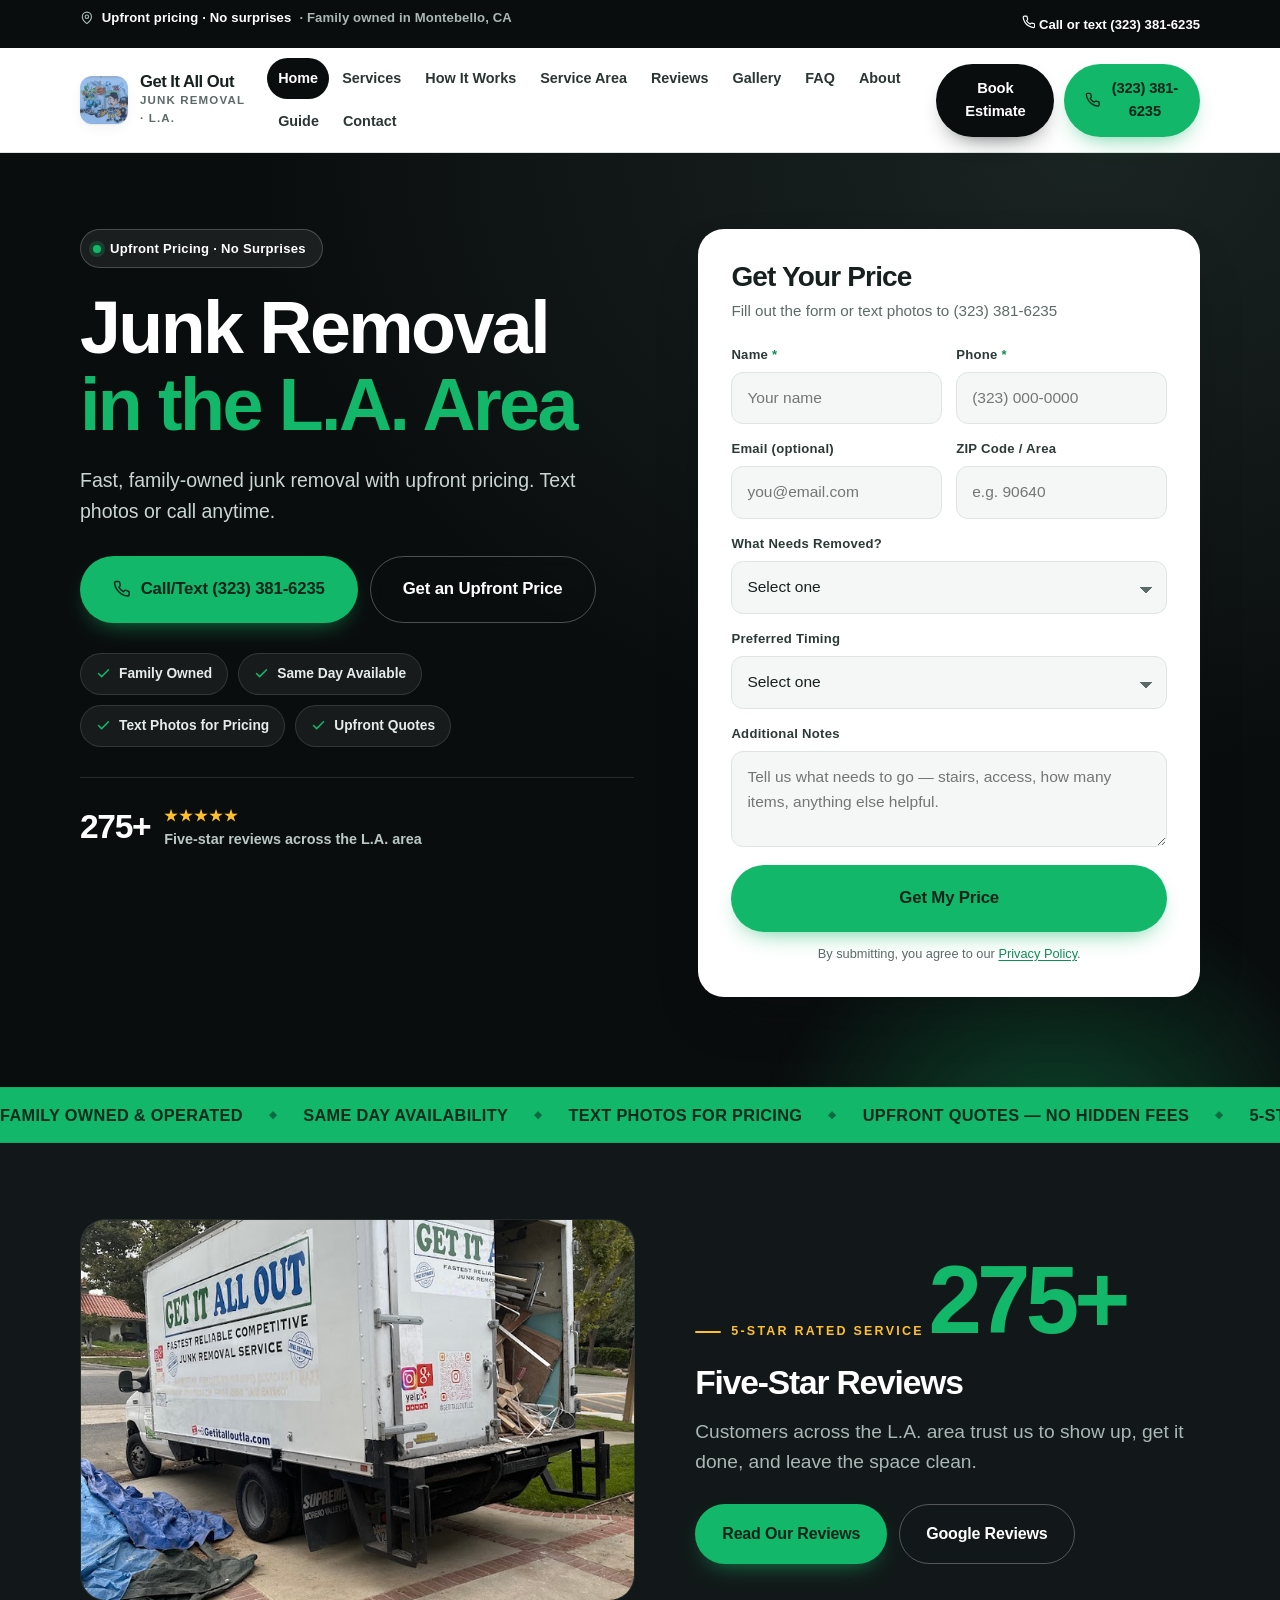
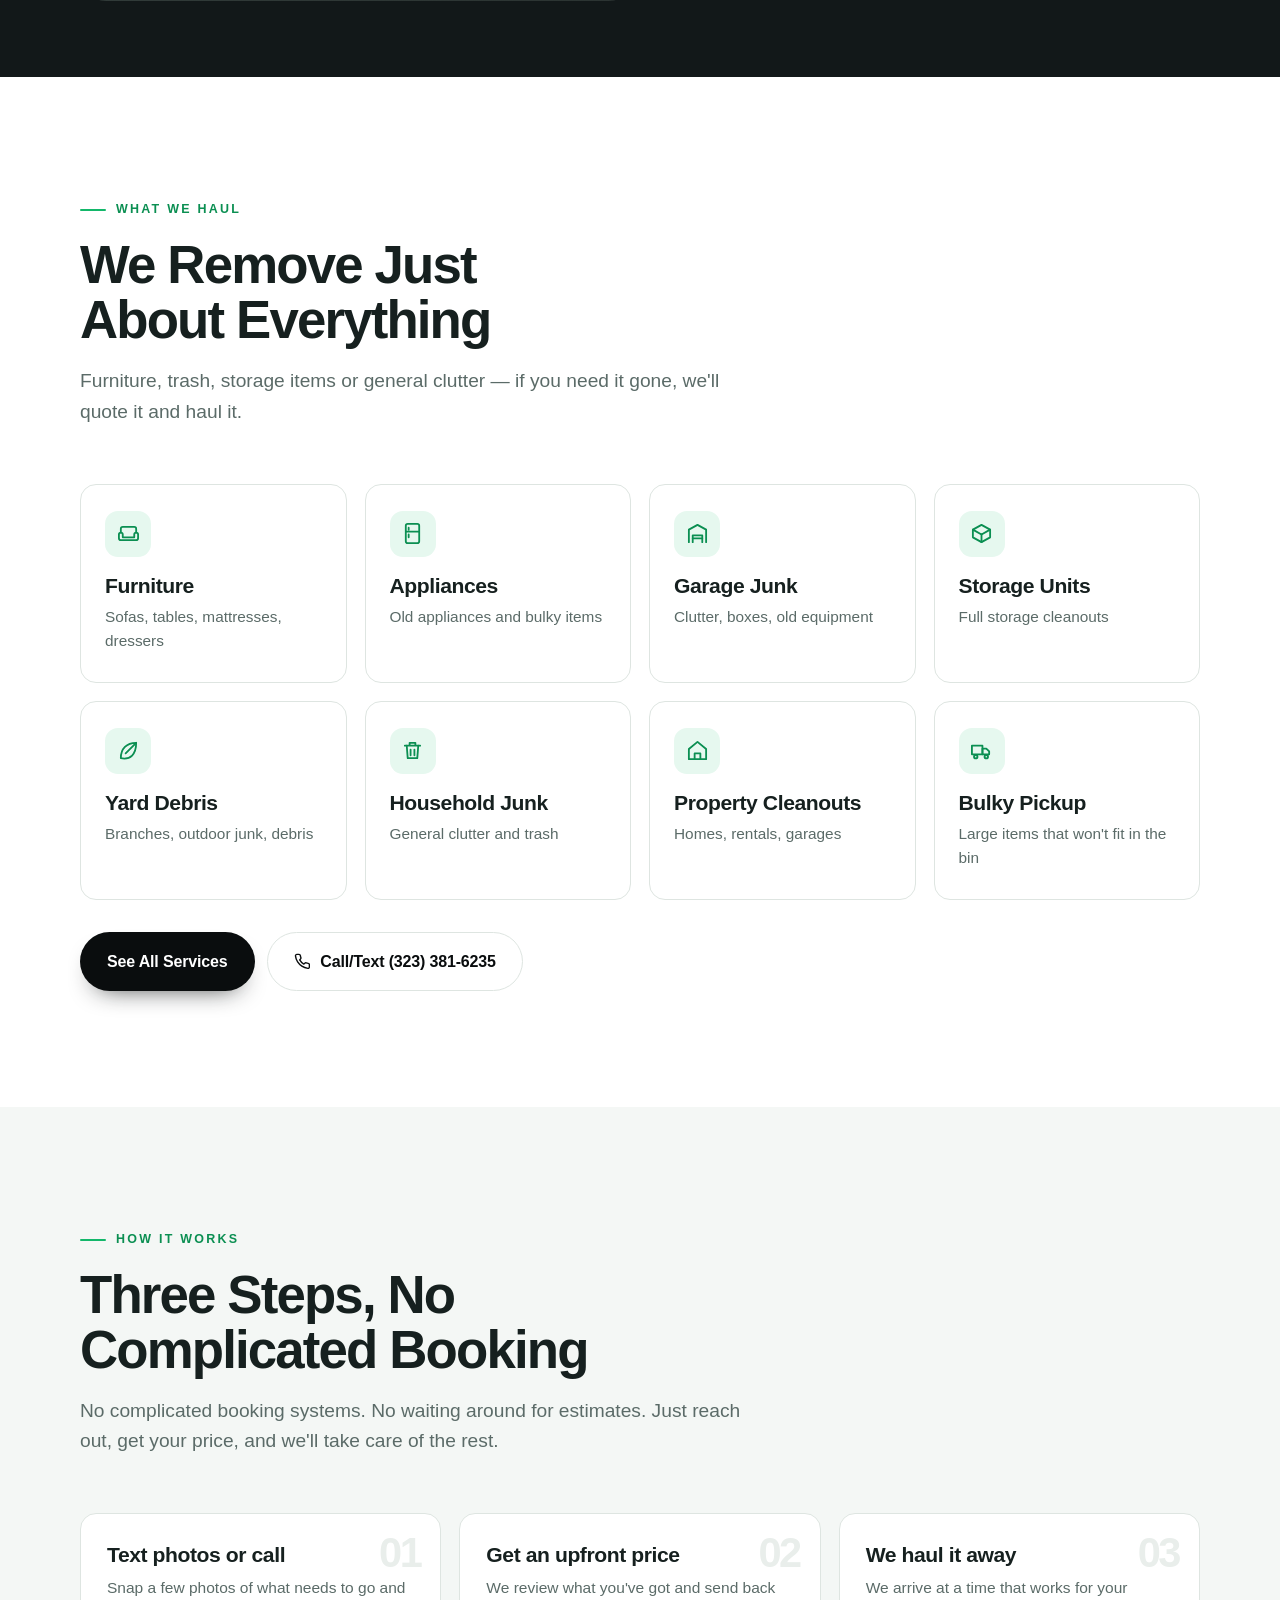
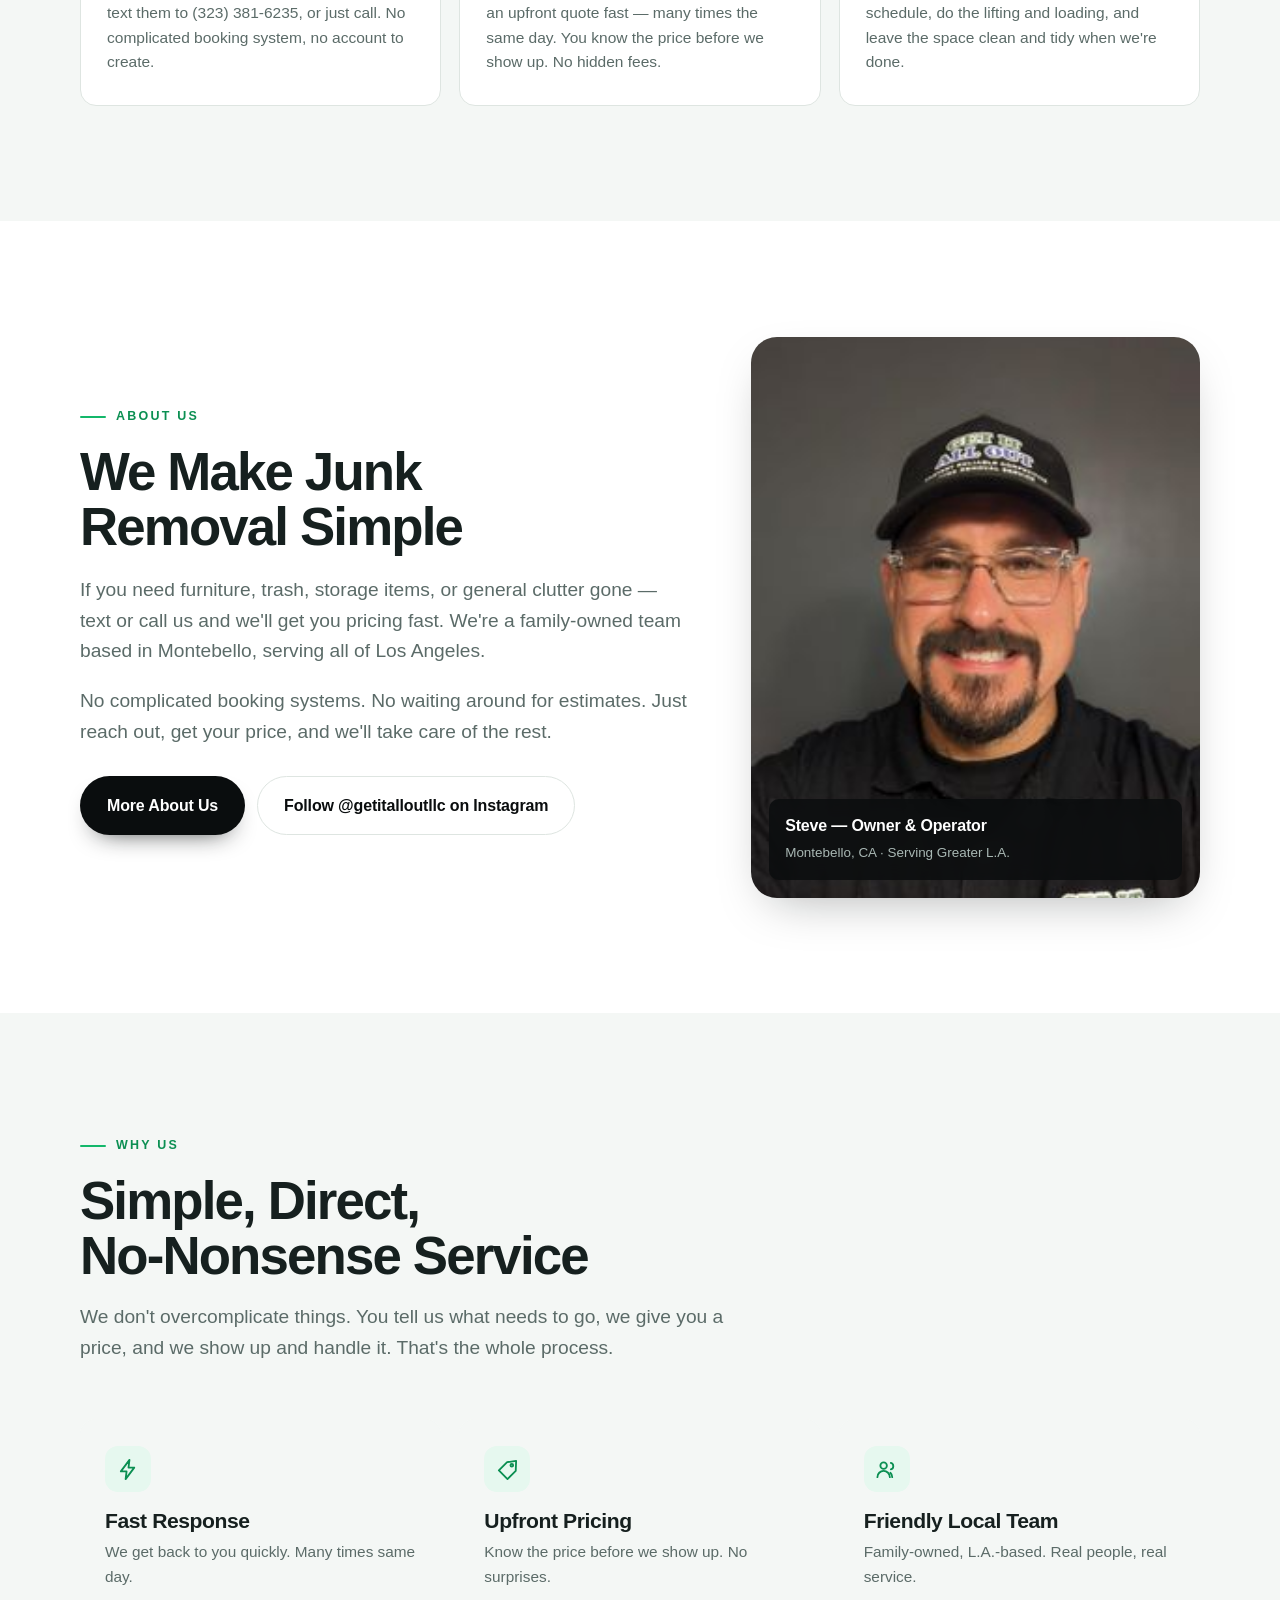
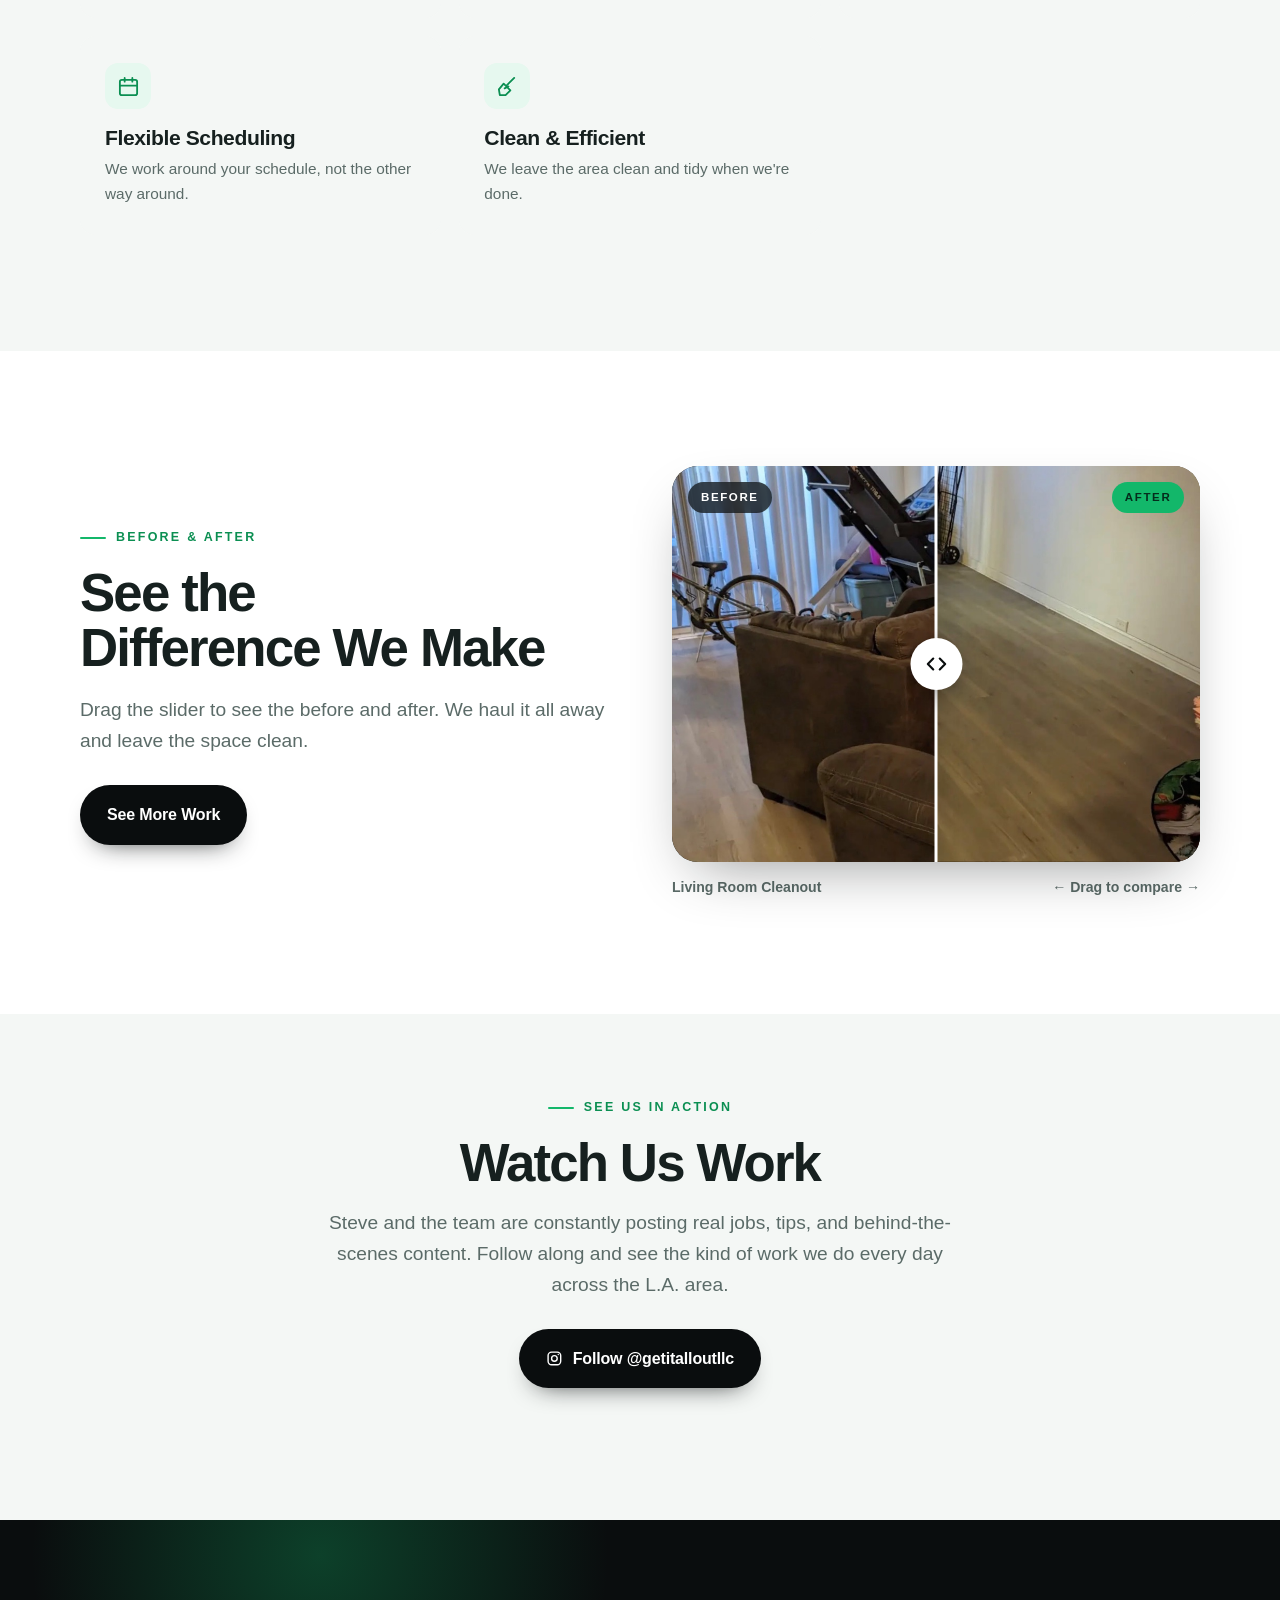
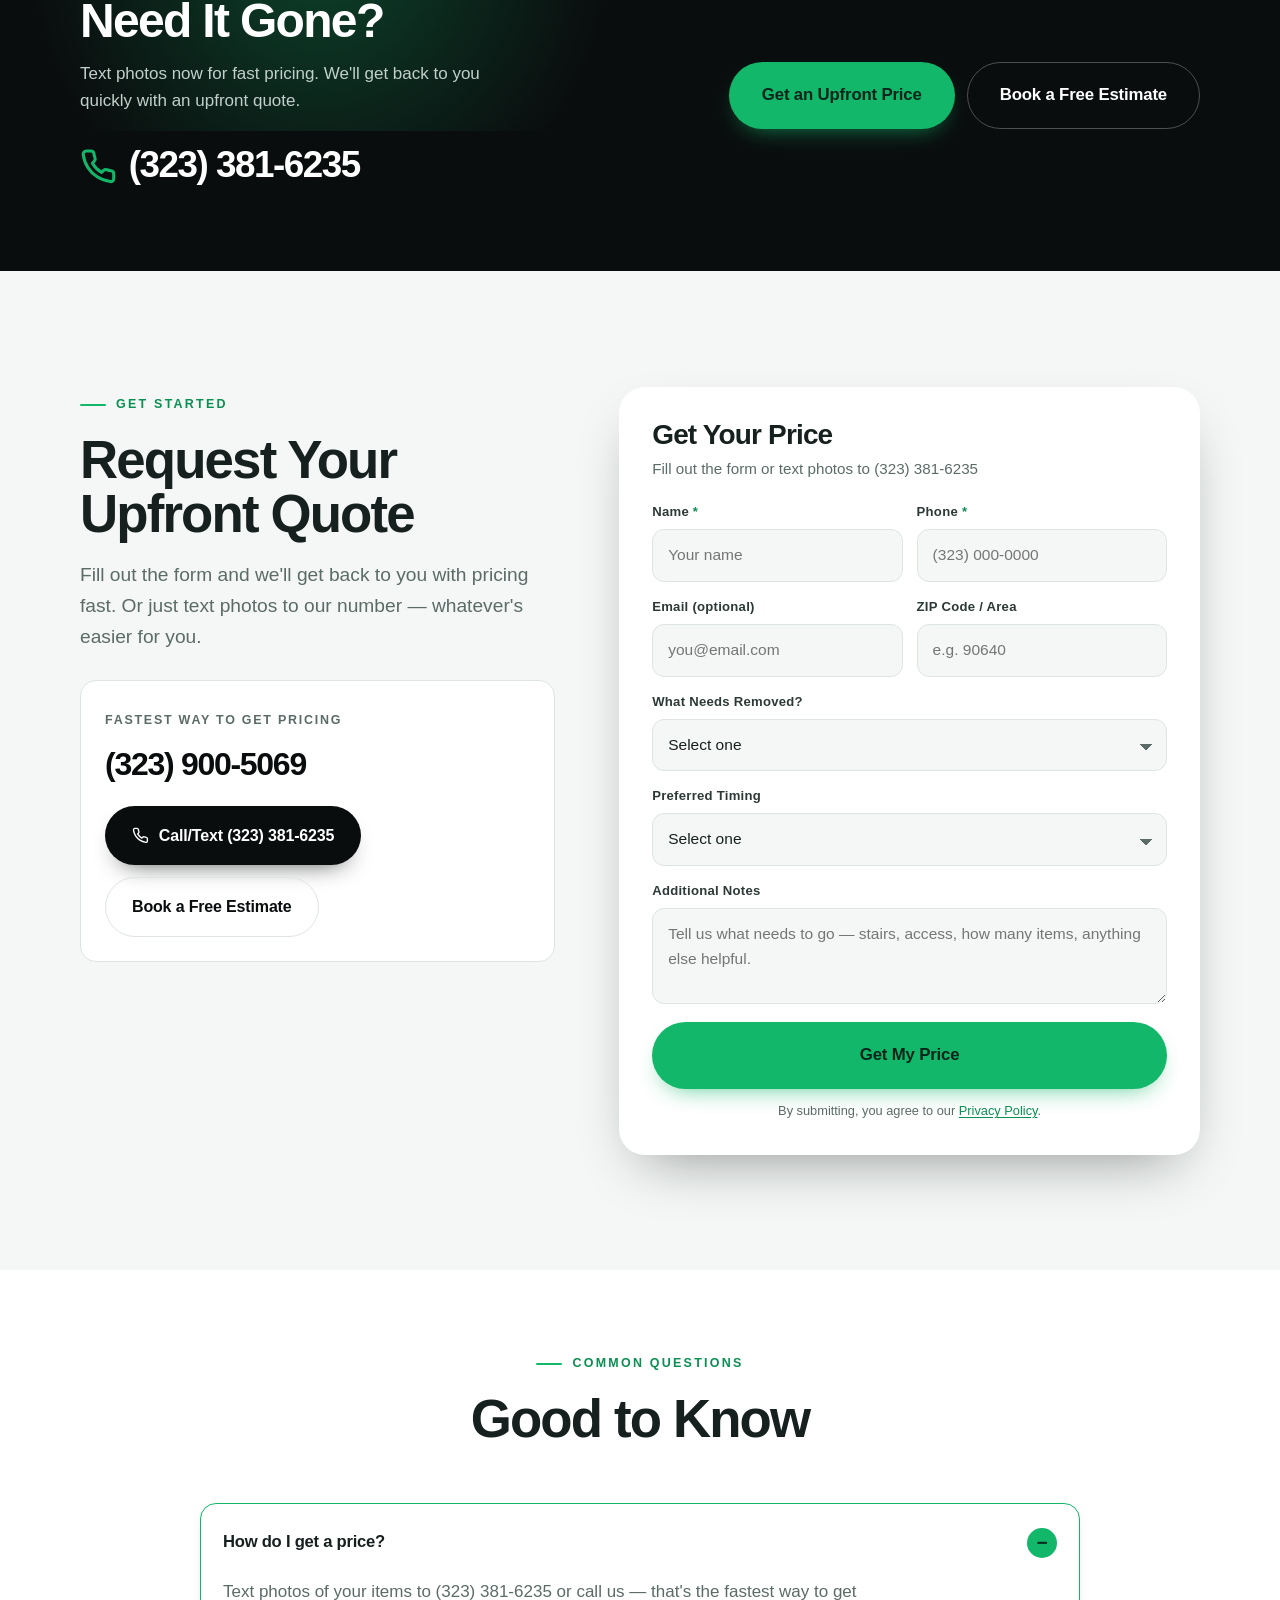
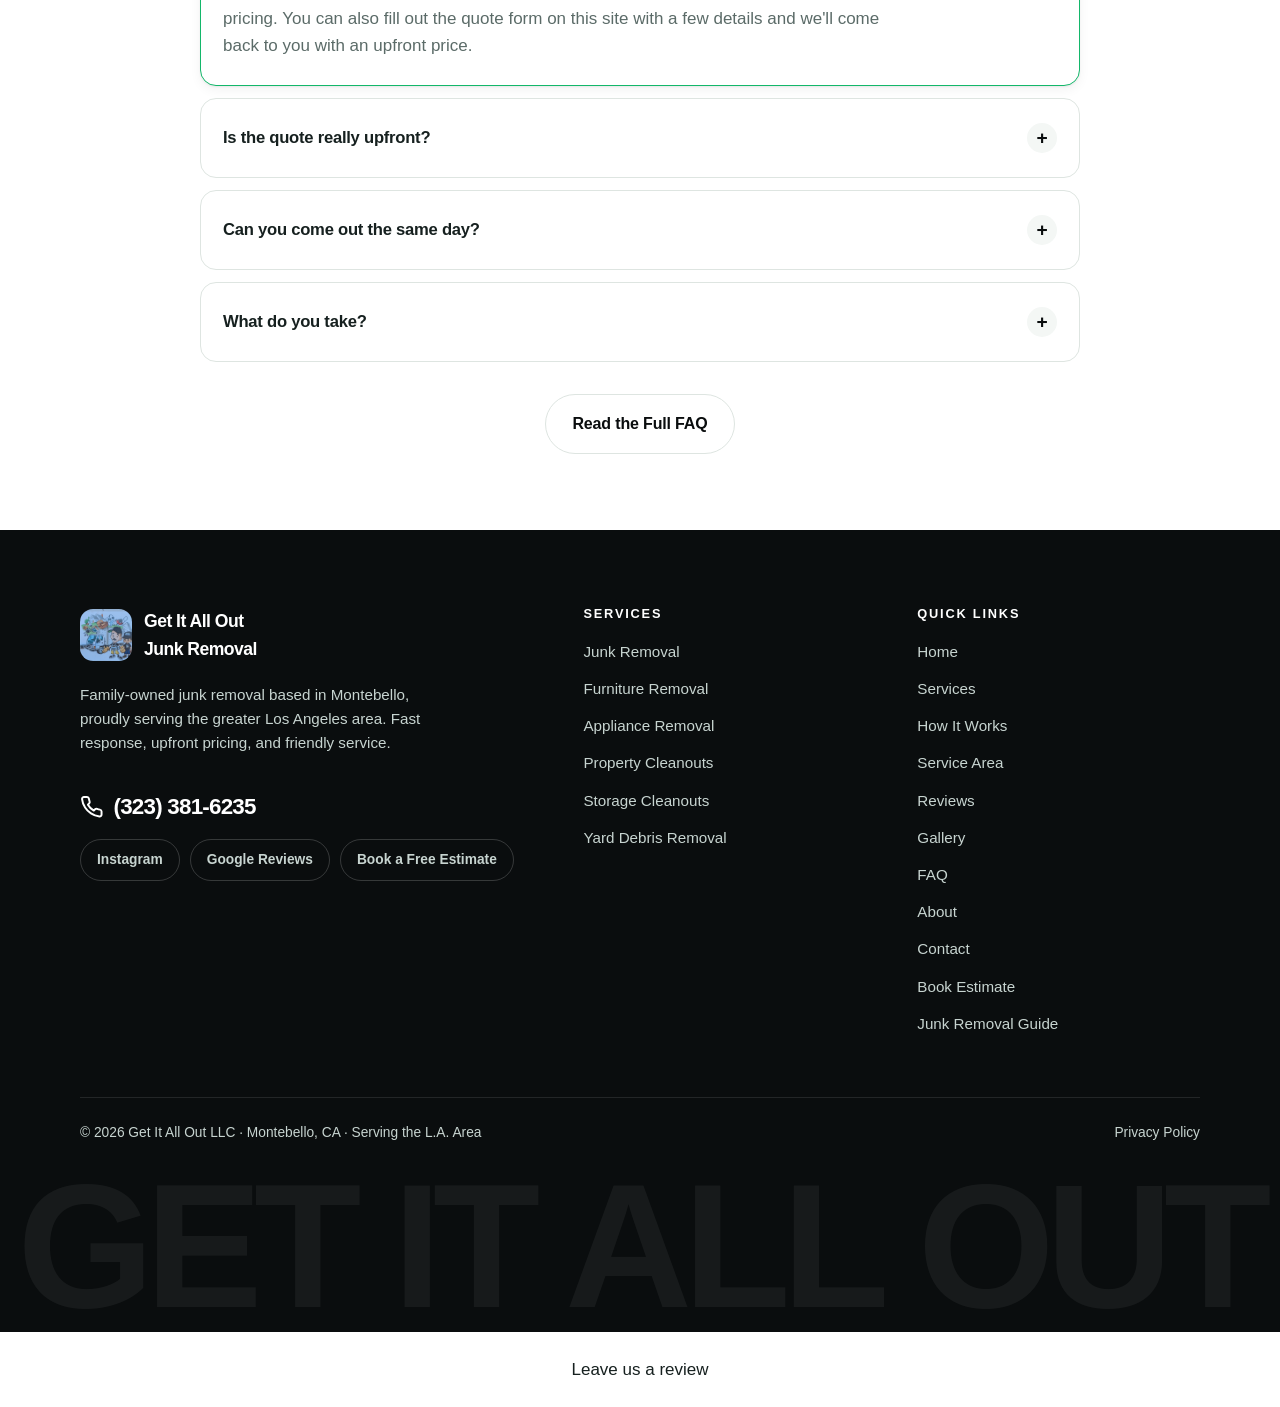
==== commit 05854429: "feat: add review page link" ====
--- a/index.html
+++ b/index.html
@@ -530,5 +530,9 @@
   </div>
 
   <script src="/assets/js/main.js" defer></script>
+<script src="https://vision.leadrai.com/widget/loader.js" data-lv-widget data-kind="chatbot" data-widget="e979cf3c-0e42-4c9a-8d64-250304d553c1" async></script>
+<script defer src="https://static.cloudflareinsights.com/beacon.min.js" data-cf-beacon='{"token": "0a932598fc5b4cc9baf156d875620bd1"}'></script>
+<script defer data-lv-track src="https://vision.leadrai.com/api/forms/5715522718ffaf05262fbb32a637762d/t.js"></script>
+<p data-lv-review="1" style="text-align:center;margin:24px 0"><a href="/review">Leave us a review</a></p>
 </body>
 </html>
